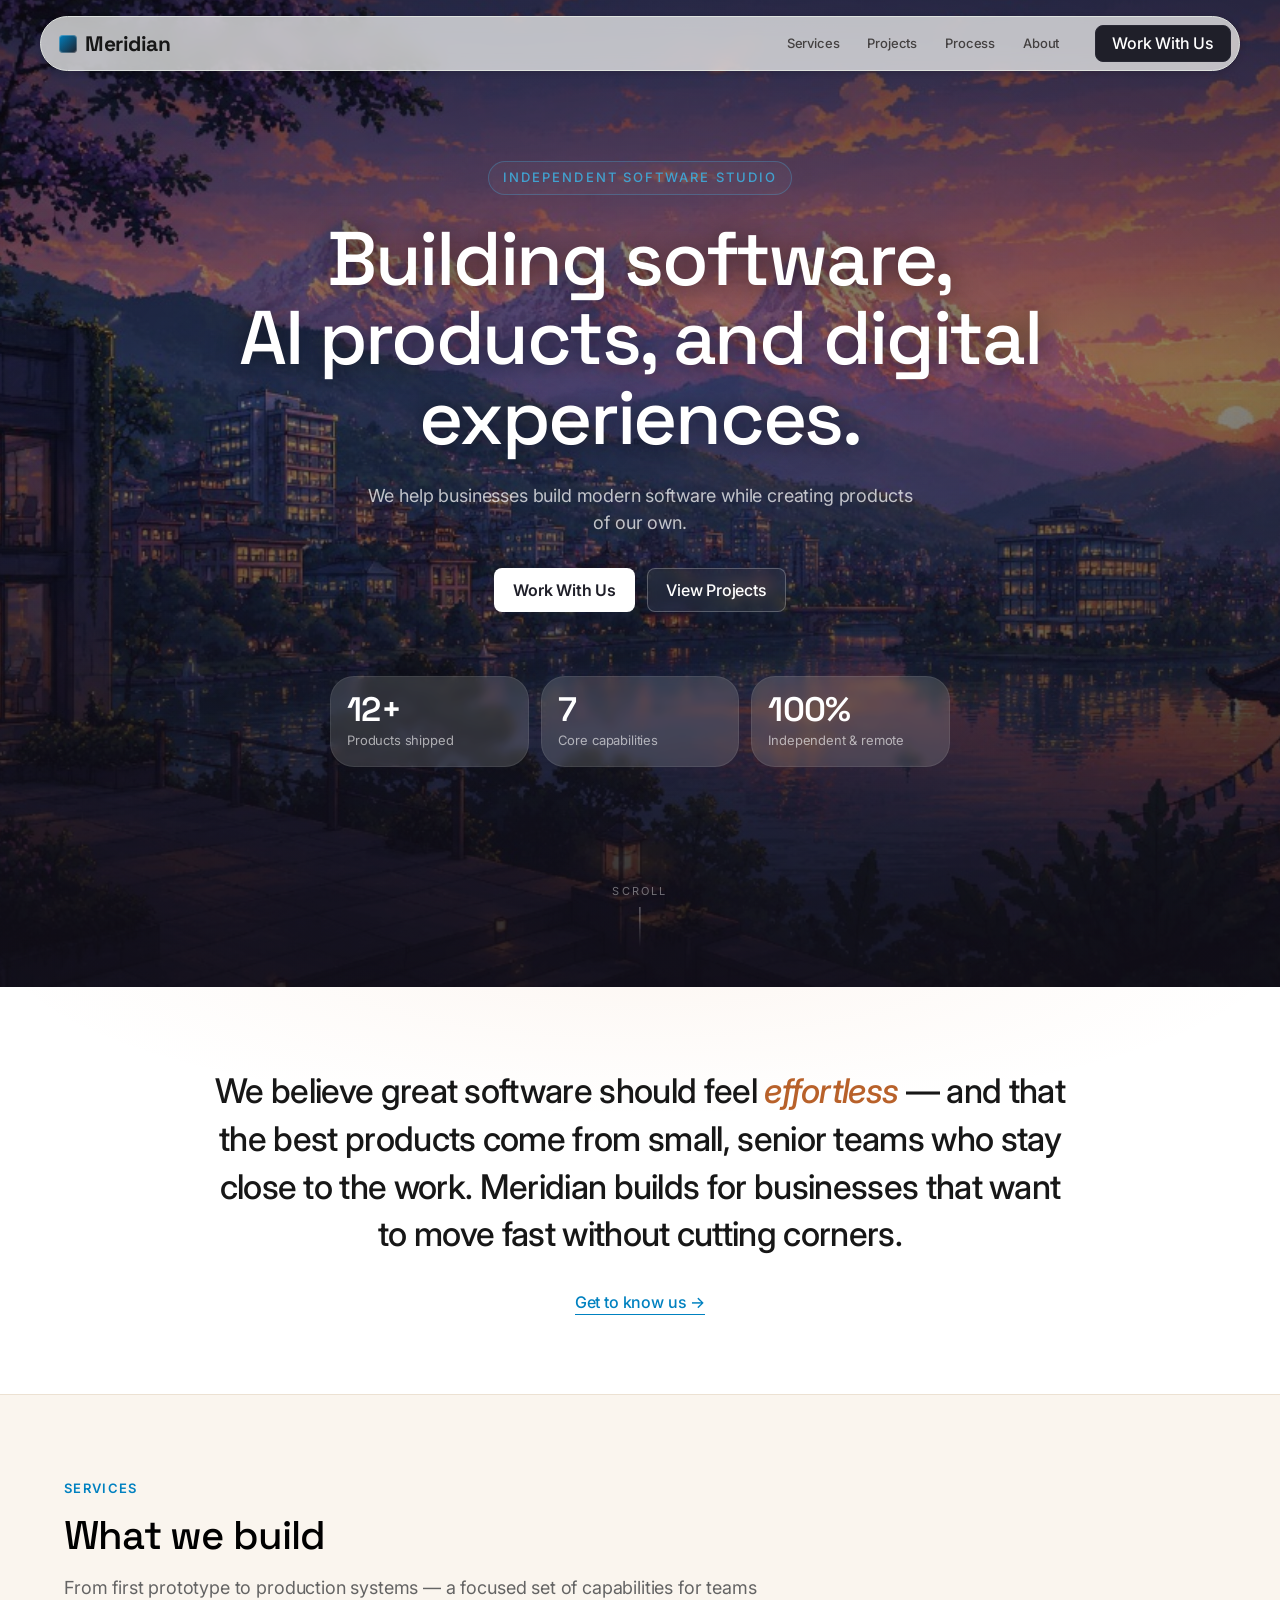
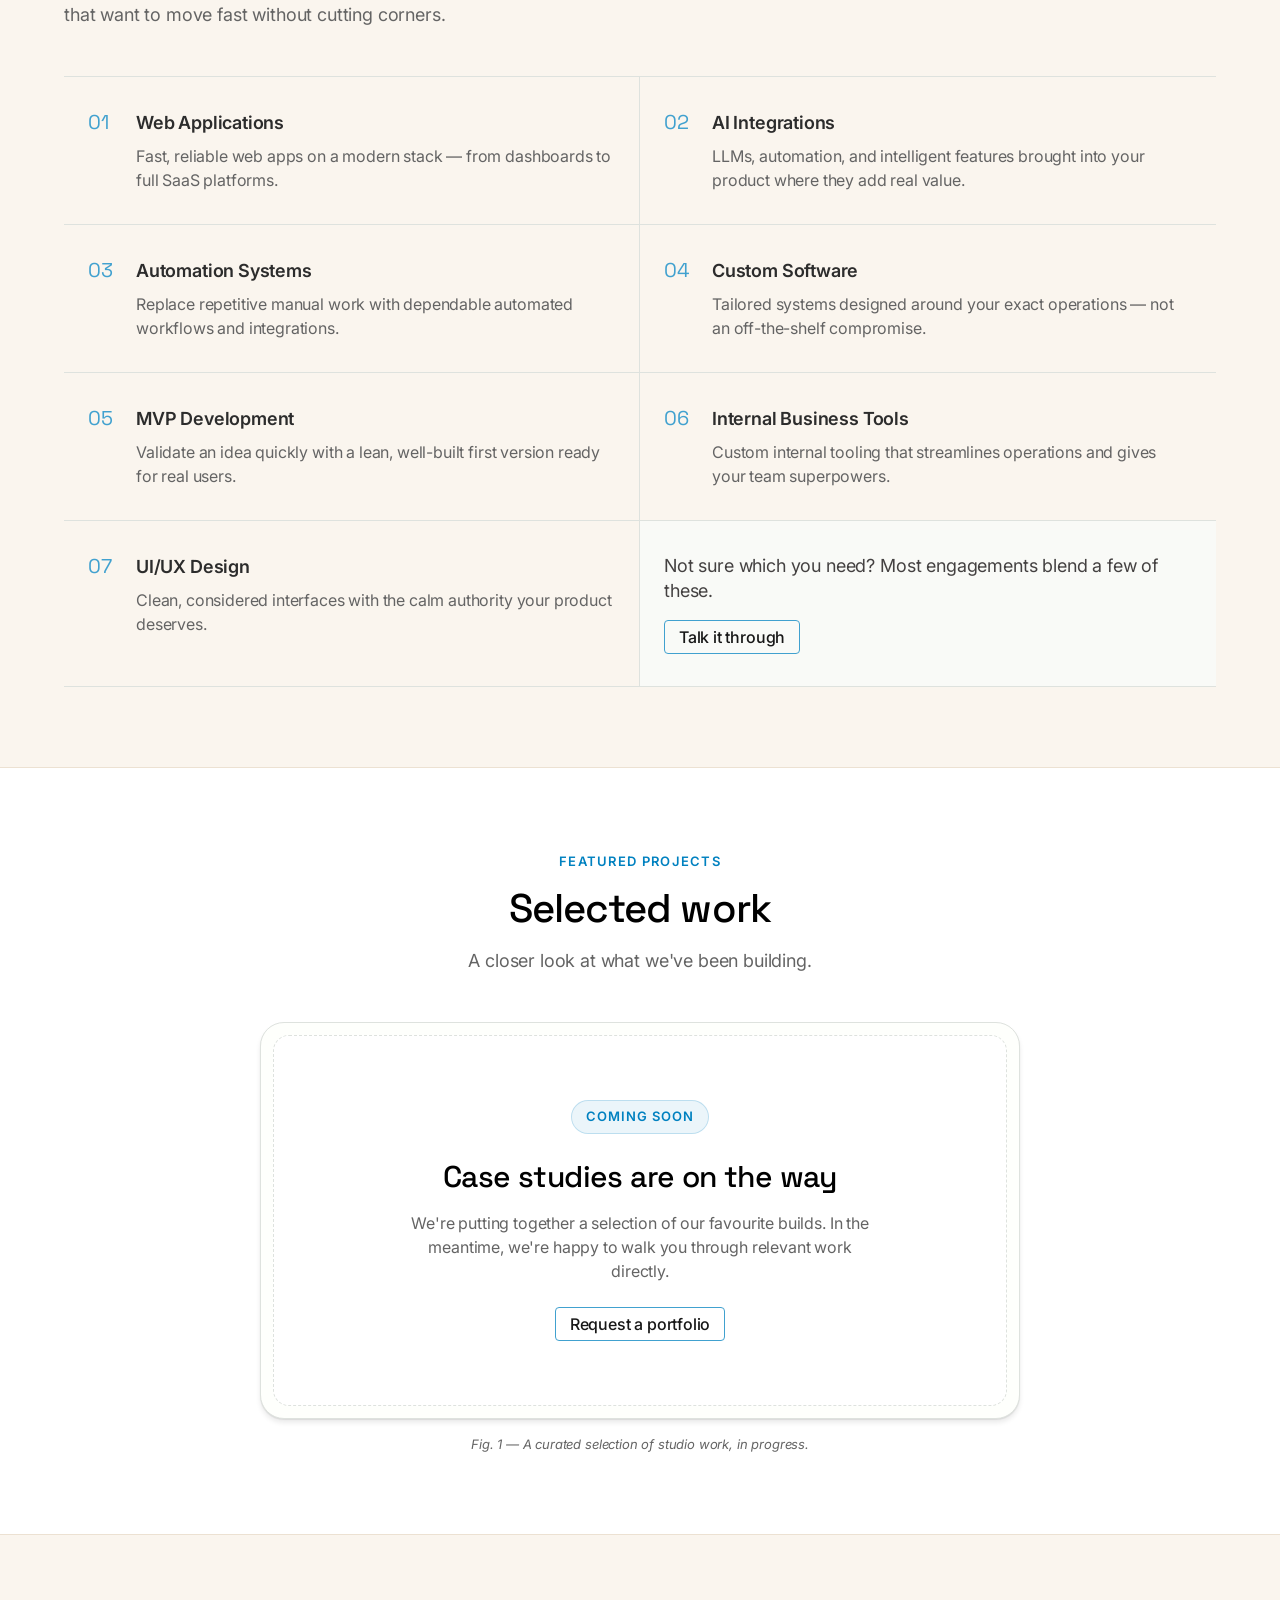
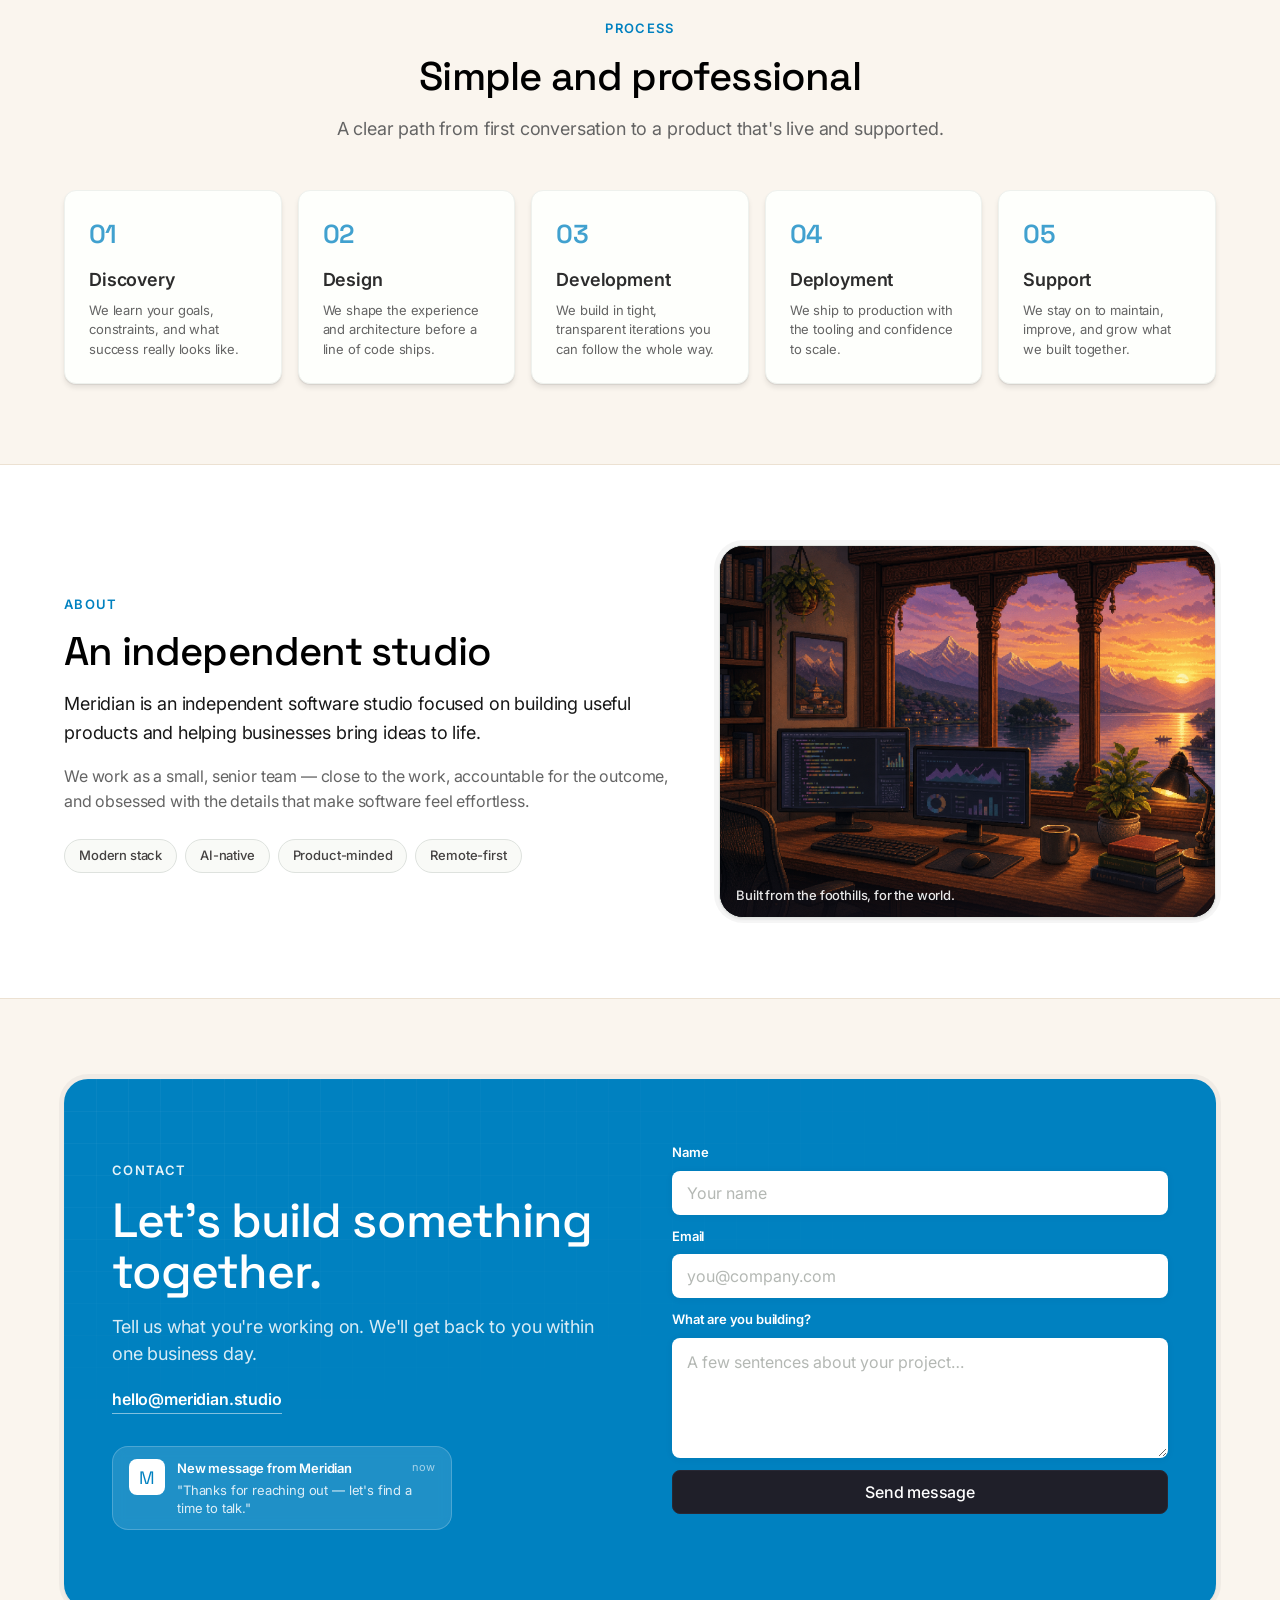
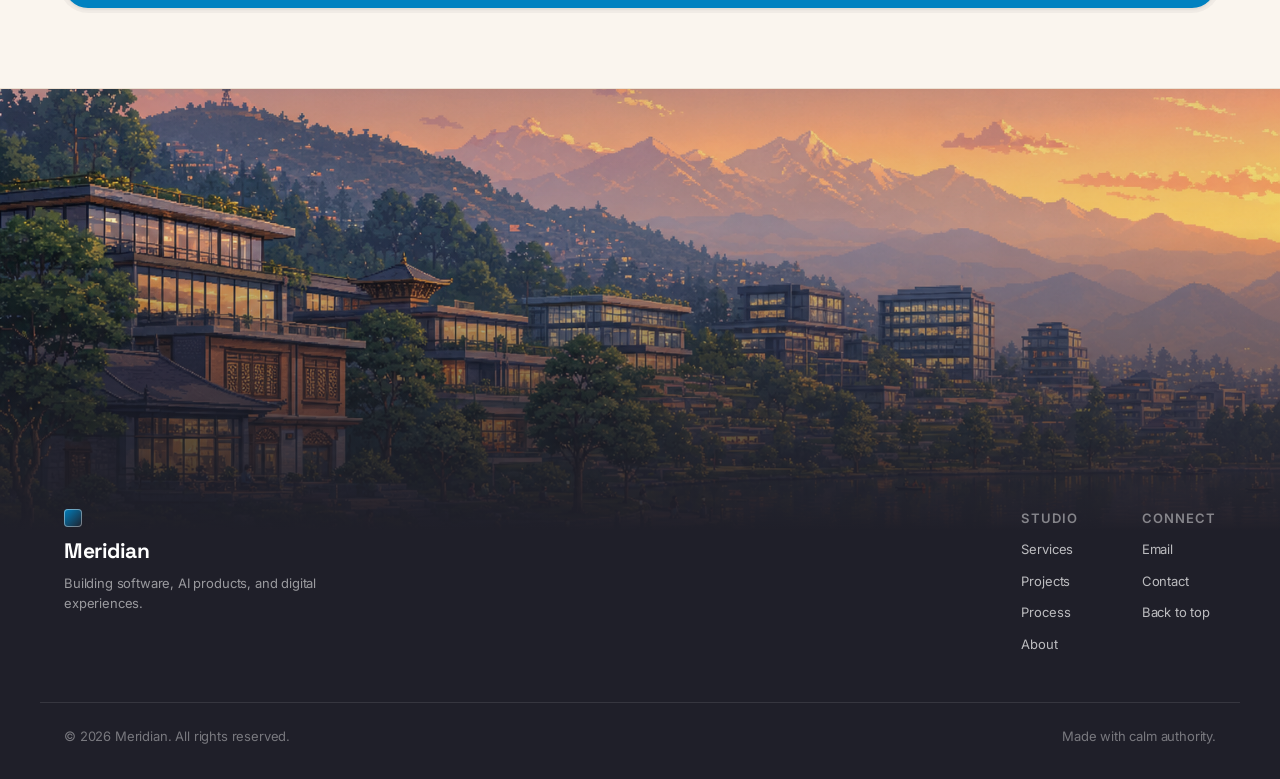
==== index.html @ af076ba4 "Initial website" ====
<!DOCTYPE html>
<html lang="en">
<head>
  <meta charset="UTF-8" />
  <meta name="viewport" content="width=device-width, initial-scale=1.0" />
  <title>Meridian — Software Studio</title>
  <meta name="description" content="Meridian is an independent software studio building modern software, AI products, and digital experiences." />

  <link rel="preconnect" href="https://fonts.googleapis.com" />
  <link rel="preconnect" href="https://fonts.gstatic.com" crossorigin />
  <link href="https://fonts.googleapis.com/css2?family=Inter:wght@400;500;600;700&family=Space+Grotesk:wght@400;500;600;700&display=swap" rel="stylesheet" />

  <link rel="stylesheet" href="styles.css" />
</head>
<body>
  <!-- ============ NAV ============ -->
  <header class="nav-wrap" id="top">
    <nav class="nav" aria-label="Primary">
      <a href="#top" class="nav__brand" aria-label="Meridian home">
        <span class="nav__mark" aria-hidden="true"></span>
        <span class="nav__brand-name">Meridian</span>
      </a>

      <ul class="nav__links">
        <li><a href="#services" class="nav__link">Services</a></li>
        <li><a href="#projects" class="nav__link">Projects</a></li>
        <li><a href="#process" class="nav__link">Process</a></li>
        <li><a href="#about" class="nav__link">About</a></li>
      </ul>

      <div class="nav__actions">
        <a href="#contact" class="btn btn--dark">Work With Us</a>
      </div>

      <button class="nav__toggle" id="navToggle" aria-label="Toggle menu" aria-expanded="false">
        <span></span><span></span>
      </button>
    </nav>

    <div class="nav__mobile" id="navMobile" hidden>
      <a href="#services" class="nav__mobile-link">Services</a>
      <a href="#projects" class="nav__mobile-link">Projects</a>
      <a href="#process" class="nav__mobile-link">Process</a>
      <a href="#about" class="nav__mobile-link">About</a>
      <a href="#contact" class="btn btn--dark nav__mobile-cta">Work With Us</a>
    </div>
  </header>

  <main>
    <!-- ============ HERO ============ -->
    <section class="hero">
      <div class="hero__sky" aria-hidden="true">
        <div class="hero__art"></div>
        <div class="hero__overlay"></div>
      </div>

      <div class="hero__inner">
        <span class="hero__eyebrow">Independent Software Studio</span>
        <h1 class="hero__title">Building software, AI&nbsp;products, and digital experiences.</h1>
        <p class="hero__sub">We help businesses build modern software while creating products of our own.</p>

        <div class="hero__cta">
          <a href="#contact" class="btn btn--light btn--lg">Work With Us</a>
          <a href="#projects" class="btn btn--ghost-light btn--lg">View Projects</a>
        </div>

        <div class="hero__cards">
          <div class="hero-card">
            <span class="hero-card__num">12+</span>
            <span class="hero-card__label">Products shipped</span>
          </div>
          <div class="hero-card">
            <span class="hero-card__num">7</span>
            <span class="hero-card__label">Core capabilities</span>
          </div>
          <div class="hero-card">
            <span class="hero-card__num">100%</span>
            <span class="hero-card__label">Independent &amp; remote</span>
          </div>
        </div>
      </div>

      <div class="hero__scroll" aria-hidden="true">
        <span>Scroll</span>
        <span class="hero__scroll-line"></span>
      </div>
    </section>

    <!-- ============ VISION (editorial statement) ============ -->
    <section class="vision">
      <div class="container">
        <p class="vision__lead">
          We believe great software should feel <em>effortless</em> — and that the
          best products come from small, senior teams who stay close to the work.
          Meridian builds for businesses that want to move fast without cutting corners.
        </p>
        <a href="#about" class="link-underline">Get to know us &rarr;</a>
      </div>
    </section>

    <!-- ============ SERVICES ============ -->
    <section class="section section--alt" id="services">
      <div class="container">
        <div class="section__head section__head--left">
          <span class="eyebrow">Services</span>
          <h2 class="section__title">What we build</h2>
          <p class="section__lead">From first prototype to production systems — a focused set of capabilities for teams that want to move fast without cutting corners.</p>
        </div>

        <div class="services">
          <article class="service">
            <span class="service__index">01</span>
            <div class="service__text">
              <h3 class="service__title">Web Applications</h3>
              <p class="service__body">Fast, reliable web apps on a modern stack — from dashboards to full SaaS platforms.</p>
            </div>
          </article>
          <article class="service">
            <span class="service__index">02</span>
            <div class="service__text">
              <h3 class="service__title">AI Integrations</h3>
              <p class="service__body">LLMs, automation, and intelligent features brought into your product where they add real value.</p>
            </div>
          </article>
          <article class="service">
            <span class="service__index">03</span>
            <div class="service__text">
              <h3 class="service__title">Automation Systems</h3>
              <p class="service__body">Replace repetitive manual work with dependable automated workflows and integrations.</p>
            </div>
          </article>
          <article class="service">
            <span class="service__index">04</span>
            <div class="service__text">
              <h3 class="service__title">Custom Software</h3>
              <p class="service__body">Tailored systems designed around your exact operations — not an off-the-shelf compromise.</p>
            </div>
          </article>
          <article class="service">
            <span class="service__index">05</span>
            <div class="service__text">
              <h3 class="service__title">MVP Development</h3>
              <p class="service__body">Validate an idea quickly with a lean, well-built first version ready for real users.</p>
            </div>
          </article>
          <article class="service">
            <span class="service__index">06</span>
            <div class="service__text">
              <h3 class="service__title">Internal Business Tools</h3>
              <p class="service__body">Custom internal tooling that streamlines operations and gives your team superpowers.</p>
            </div>
          </article>
          <article class="service">
            <span class="service__index">07</span>
            <div class="service__text">
              <h3 class="service__title">UI/UX Design</h3>
              <p class="service__body">Clean, considered interfaces with the calm authority your product deserves.</p>
            </div>
          </article>
          <article class="service service--note">
            <div class="service__text">
              <p class="service__note">Not sure which you need? Most engagements blend a few of these.</p>
              <a href="#contact" class="btn btn--outline">Talk it through</a>
            </div>
          </article>
        </div>
      </div>
    </section>

    <!-- ============ FEATURED PROJECTS ============ -->
    <section class="section" id="projects">
      <div class="container">
        <div class="section__head">
          <span class="eyebrow">Featured Projects</span>
          <h2 class="section__title">Selected work</h2>
          <p class="section__lead">A closer look at what we've been building.</p>
        </div>

        <figure class="figure">
          <div class="figure__frame">
            <div class="empty-state">
              <div class="empty-state__badge">Coming soon</div>
              <h3 class="empty-state__title">Case studies are on the way</h3>
              <p class="empty-state__body">We're putting together a selection of our favourite builds. In the meantime, we're happy to walk you through relevant work directly.</p>
              <a href="#contact" class="btn btn--outline">Request a portfolio</a>
            </div>
          </div>
          <figcaption class="figure__cap">Fig. 1 — A curated selection of studio work, in progress.</figcaption>
        </figure>
      </div>
    </section>

    <!-- ============ PROCESS ============ -->
    <section class="section section--alt" id="process">
      <div class="container">
        <div class="section__head">
          <span class="eyebrow">Process</span>
          <h2 class="section__title">Simple and professional</h2>
          <p class="section__lead">A clear path from first conversation to a product that's live and supported.</p>
        </div>

        <ol class="process">
          <li class="process__step">
            <span class="process__num">01</span>
            <h3 class="process__title">Discovery</h3>
            <p class="process__body">We learn your goals, constraints, and what success really looks like.</p>
          </li>
          <li class="process__step">
            <span class="process__num">02</span>
            <h3 class="process__title">Design</h3>
            <p class="process__body">We shape the experience and architecture before a line of code ships.</p>
          </li>
          <li class="process__step">
            <span class="process__num">03</span>
            <h3 class="process__title">Development</h3>
            <p class="process__body">We build in tight, transparent iterations you can follow the whole way.</p>
          </li>
          <li class="process__step">
            <span class="process__num">04</span>
            <h3 class="process__title">Deployment</h3>
            <p class="process__body">We ship to production with the tooling and confidence to scale.</p>
          </li>
          <li class="process__step">
            <span class="process__num">05</span>
            <h3 class="process__title">Support</h3>
            <p class="process__body">We stay on to maintain, improve, and grow what we built together.</p>
          </li>
        </ol>
      </div>
    </section>

    <!-- ============ ABOUT ============ -->
    <section class="section" id="about">
      <div class="container">
        <div class="about">
          <div class="about__text">
            <span class="eyebrow">About</span>
            <h2 class="section__title">An independent studio</h2>
            <p class="about__body">Meridian is an independent software studio focused on building useful products and helping businesses bring ideas to life.</p>
            <p class="about__body about__body--muted">We work as a small, senior team — close to the work, accountable for the outcome, and obsessed with the details that make software feel effortless.</p>
            <div class="about__chips">
              <span class="chip">Modern stack</span>
              <span class="chip">AI-native</span>
              <span class="chip">Product-minded</span>
              <span class="chip">Remote-first</span>
            </div>
          </div>
          <figure class="about__panel">
            <div class="about__panel-img" role="img" aria-label="Pixel-art illustration of an independent software studio overlooking a lake and the Himalayas at sunset"></div>
            <figcaption class="about__panel-cap">Built from the foothills, for the world.</figcaption>
          </figure>
        </div>
      </div>
    </section>

    <!-- ============ CONTACT / FEATURED CTA ============ -->
    <section class="section section--alt" id="contact">
      <div class="container">
        <div class="feature-card">
          <div class="feature-card__grid" aria-hidden="true"></div>

          <div class="feature-card__intro">
            <span class="eyebrow eyebrow--light">Contact</span>
            <h2 class="feature-card__title">Let's build something together.</h2>
            <p class="feature-card__sub">Tell us what you're working on. We'll get back to you within one business day.</p>
            <a href="mailto:hello@meridian.studio" class="feature-card__email">hello@meridian.studio</a>

            <div class="mock-note" aria-hidden="true">
              <div class="mock-note__icon">M</div>
              <div class="mock-note__body">
                <span class="mock-note__title">New message from Meridian</span>
                <span class="mock-note__time">now</span>
                <span class="mock-note__text">"Thanks for reaching out — let's find a time to talk."</span>
              </div>
            </div>
          </div>

          <form class="contact-form" id="contactForm" novalidate>
            <div class="field">
              <label for="name" class="field__label">Name</label>
              <input type="text" id="name" name="name" class="input" placeholder="Your name" required />
            </div>
            <div class="field">
              <label for="email" class="field__label">Email</label>
              <input type="email" id="email" name="email" class="input" placeholder="you@company.com" required />
            </div>
            <div class="field">
              <label for="message" class="field__label">What are you building?</label>
              <textarea id="message" name="message" class="input input--area" rows="4" placeholder="A few sentences about your project…" required></textarea>
            </div>
            <button type="submit" class="btn btn--dark btn--block btn--lg">Send message</button>
            <p class="contact-form__status" id="formStatus" role="status" aria-live="polite"></p>
          </form>
        </div>
      </div>
    </section>
  </main>

  <!-- ============ FOOTER ============ -->
  <footer class="footer">
    <div class="footer__art" aria-hidden="true">
      <div class="footer__art-img"></div>
      <div class="footer__art-fade"></div>
    </div>
    <div class="container footer__inner">
      <div class="footer__brand">
        <span class="nav__mark" aria-hidden="true"></span>
        <span class="footer__name">Meridian</span>
        <p class="footer__tag">Building software, AI products, and digital experiences.</p>
      </div>
      <nav class="footer__cols" aria-label="Footer">
        <div class="footer__col">
          <span class="footer__heading">Studio</span>
          <a href="#services">Services</a>
          <a href="#projects">Projects</a>
          <a href="#process">Process</a>
          <a href="#about">About</a>
        </div>
        <div class="footer__col">
          <span class="footer__heading">Connect</span>
          <a href="mailto:hello@meridian.studio">Email</a>
          <a href="#contact">Contact</a>
          <a href="#top">Back to top</a>
        </div>
      </nav>
    </div>
    <div class="container footer__bottom">
      <span>&copy; <span id="year"></span> Meridian. All rights reserved.</span>
      <span>Made with calm authority.</span>
    </div>
  </footer>

  <script src="script.js"></script>
</body>
</html>
---- styles.css ----
/* =========================================================
   Meridian — Architectural Night Sky
   Tokens taken directly from the provided design system.
   Headlines try 'PPMondwest' first (drop in the real file to
   use it), falling back to 'Pixelify Sans' for the retro,
   bitmap-serif character of the reference site.
   ========================================================= */

:root {
  /* Colors */
  --color-night-sky: #1f1f29;
  --color-cofounder-blue: #0081c0;
  --color-action-azure: #41a1cf;
  --color-pitch-black: #000000;
  --color-canvas-white: #ffffff;
  --color-off-white: #fefffc;
  --color-ash-gray: #f9faf7;
  --color-cool-gray: #eef1ed;
  --color-steel-gray: #dee2de;
  --color-dark-charcoal: #171717;
  --color-charcoal: #2c2c2c;
  --color-rich-black: #282834;
  --color-slate-gray: #444141;
  --color-medium-gray: #646464;
  --color-light-gray: #b4b8b4;

  /* Typography — Font Families
     Display now uses Space Grotesk — a contemporary display face with a
     subtle retro/technical character (Linear / Vercel / GIC territory),
     replacing the heavily pixelated font. */
  --font-ppmondwest: 'Space Grotesk', ui-sans-serif, system-ui, -apple-system, BlinkMacSystemFont, "Segoe UI", Roboto, sans-serif;
  --font-af: 'Inter', ui-sans-serif, system-ui, -apple-system, BlinkMacSystemFont, "Segoe UI", Roboto, sans-serif;

  /* Typography — Scale */
  --text-caption: 13px;
  --leading-caption: 1.5;
  --tracking-caption: -0.13px;
  --text-button-label: 16px;
  --leading-button-label: 1;
  --tracking-button-label: -0.19px;
  --text-subheading: 18px;
  --leading-subheading: 1.2;
  --tracking-subheading: -0.18px;
  --text-heading: 40px;
  --leading-heading: 1.1;
  --tracking-heading: -0.8px;
  --text-heading-lg: 48px;
  --leading-heading-lg: 1.1;
  --tracking-heading-lg: -0.96px;
  --text-display: 54px;
  --leading-display: 1.1;
  --tracking-display: -1.08px;

  /* Typography — Weights */
  --font-weight-regular: 400;
  --font-weight-medium: 500;
  --font-weight-semibold: 600;
  --font-weight-bold: 700;

  /* Spacing */
  --spacing-unit: 4px;
  --spacing-4: 4px;
  --spacing-8: 8px;
  --spacing-12: 12px;
  --spacing-16: 16px;
  --spacing-20: 20px;
  --spacing-24: 24px;
  --spacing-32: 32px;
  --spacing-40: 40px;
  --spacing-48: 48px;
  --spacing-64: 64px;
  --spacing-80: 80px;

  /* Layout */
  --section-gap: 32px;
  --card-padding: 16px;
  --element-gap: 8px;
  --container-max: 1200px;

  /* Border Radius */
  --radius-md: 4px;
  --radius-lg: 8px;
  --radius-xl: 12px;
  --radius-2xl: 16px;
  --radius-3xl: 24px;
  --radius-full: 50.496px;

  /* Shadows */
  --shadow-sm: rgba(0, 0, 0, 0.15) 0px 2px 6px 0px;
  --shadow-subtle: rgb(222, 226, 222) 0px 0px 0px 1px;
  --shadow-subtle-2: rgba(0, 0, 0, 0.08) 0px 1px 1px 0px, rgba(0, 0, 0, 0.08) 0px 4px 5px 0px;
  --shadow-subtle-3: rgba(0, 0, 0, 0.06) 0px 2px 2px 0px, rgba(0, 0, 0, 0) 0px 6px 6px 0px, rgba(0, 0, 0, 0.04) 0px 0px 0px 5px;
  --shadow-sm-2: rgba(0, 0, 0, 0.05) 0px 1px 8px 0px;

  /* Supplementary — warm cohesion with the sunset artwork.
     (Additive only; original tokens above are untouched.) */
  --color-sunset: #d9813f;
  --color-sunset-deep: #b8612a;
  --bg-warm: #faf5ee;
  --bg-warm-soft: #fdfbf7;
  --border-warm: #ece1d2;
}

/* ----------------------------- Reset ----------------------------- */
*, *::before, *::after { box-sizing: border-box; }
html { scroll-behavior: smooth; -webkit-text-size-adjust: 100%; }
body {
  margin: 0;
  font-family: var(--font-af);
  font-size: var(--text-button-label);
  line-height: var(--leading-caption);
  letter-spacing: -0.01em;
  color: var(--color-dark-charcoal);
  background: var(--color-canvas-white);
  -webkit-font-smoothing: antialiased;
  text-rendering: optimizeLegibility;
}
h1, h2, h3, p, ul, ol, figure, figcaption { margin: 0; }
ul, ol { padding: 0; list-style: none; }
a { color: inherit; text-decoration: none; }
img, svg { display: block; max-width: 100%; }
button { font-family: inherit; cursor: pointer; }
em { font-style: italic; color: var(--color-sunset-deep); }

.container {
  width: 100%;
  max-width: var(--container-max);
  margin: 0 auto;
  padding-inline: var(--spacing-24);
}

/* Headline helper */
.font-display {
  font-family: var(--font-ppmondwest);
  letter-spacing: -0.02em;
}

/* ----------------------------- Buttons ----------------------------- */
.btn {
  display: inline-flex;
  align-items: center;
  justify-content: center;
  gap: var(--spacing-8);
  font-size: var(--text-button-label);
  font-weight: var(--font-weight-medium);
  letter-spacing: var(--tracking-button-label);
  line-height: 1;
  border: 1px solid transparent;
  border-radius: var(--radius-md);
  transition: background-color .2s ease, border-color .2s ease, box-shadow .2s ease, color .2s ease;
  white-space: nowrap;
}

.btn--dark {
  background: var(--color-night-sky);
  color: var(--color-canvas-white);
  border-color: var(--color-rich-black);
  border-radius: var(--radius-lg);
  padding: 9px 16px 10px;
}
.btn--dark:hover { background: var(--color-rich-black); box-shadow: var(--shadow-sm); }

.btn--outline {
  background: transparent;
  color: var(--color-dark-charcoal);
  border-color: var(--color-action-azure);
  border-radius: var(--radius-md);
  padding: 8px 14px;
}
.btn--outline:hover { background: rgba(65,161,207,0.08); border-color: var(--color-cofounder-blue); }

.btn--light {
  background: var(--color-canvas-white);
  color: var(--color-night-sky);
  border-radius: var(--radius-lg);
  padding: 11px 18px;
  font-weight: var(--font-weight-semibold);
}
.btn--light:hover { background: var(--color-off-white); box-shadow: var(--shadow-sm); }

.btn--ghost-light {
  background: rgba(255,255,255,0.06);
  color: var(--color-canvas-white);
  border-color: rgba(255,255,255,0.25);
  border-radius: var(--radius-lg);
  padding: 11px 18px;
  backdrop-filter: blur(6px);
}
.btn--ghost-light:hover { border-color: var(--color-action-azure); background: rgba(255,255,255,0.12); }

.btn--lg { padding-block: 13px; }
.btn--block { width: 100%; }

/* ----------------------------- Eyebrow / labels ----------------------------- */
.eyebrow {
  display: inline-block;
  font-size: var(--text-caption);
  font-weight: var(--font-weight-semibold);
  letter-spacing: 0.1em;
  text-transform: uppercase;
  color: var(--color-cofounder-blue);
  margin-bottom: var(--spacing-16);
}
.eyebrow--light { color: rgba(255,255,255,0.9); }

.link-underline {
  font-size: var(--text-button-label);
  font-weight: var(--font-weight-medium);
  color: var(--color-cofounder-blue);
  border-bottom: 1px solid currentColor;
  padding-bottom: 2px;
  transition: opacity .2s ease;
}
.link-underline:hover { opacity: .7; }

/* ----------------------------- Nav ----------------------------- */
.nav-wrap { position: sticky; top: var(--spacing-16); z-index: 50; padding-inline: var(--spacing-16); }
.nav {
  max-width: var(--container-max);
  margin: 0 auto;
  display: flex;
  align-items: center;
  gap: var(--spacing-24);
  padding: 8px 8px 8px 18px;
  background: rgba(249,250,247,0.72);
  border: 1px solid var(--color-steel-gray);
  border-radius: var(--radius-full);
  box-shadow: var(--shadow-sm);
  backdrop-filter: blur(9px);
  -webkit-backdrop-filter: blur(9px);
}
.nav__brand { display: inline-flex; align-items: center; gap: var(--spacing-8); }
.nav__mark {
  width: 18px; height: 18px;
  border-radius: var(--radius-md);
  background: linear-gradient(135deg, var(--color-cofounder-blue), var(--color-night-sky));
  box-shadow: inset 0 0 0 1px rgba(255,255,255,0.25);
}
.nav__brand-name { font-family: var(--font-ppmondwest); font-weight: var(--font-weight-bold); font-size: 21px; letter-spacing: -0.02em; color: var(--color-dark-charcoal); }
.nav__links { display: flex; align-items: center; gap: var(--spacing-4); margin-left: auto; }
.nav__link {
  display: inline-block;
  padding: 6px 12px;
  font-size: var(--text-caption);
  font-weight: var(--font-weight-medium);
  color: var(--color-slate-gray);
  border-radius: var(--radius-lg);
  transition: background-color .2s ease, color .2s ease;
}
.nav__link:hover { background: rgba(40,40,52,0.06); color: var(--color-dark-charcoal); }
.nav__actions { display: flex; align-items: center; }
.nav__toggle { display: none; flex-direction: column; gap: 4px; background: transparent; border: 0; padding: 8px; }
.nav__toggle span { width: 20px; height: 2px; background: var(--color-dark-charcoal); border-radius: 2px; }
.nav__mobile {
  display: none; flex-direction: column; gap: var(--spacing-4);
  max-width: var(--container-max); margin: var(--spacing-8) auto 0;
  padding: var(--spacing-12);
  background: rgba(249,250,247,0.95);
  border: 1px solid var(--color-steel-gray);
  border-radius: var(--radius-2xl);
  box-shadow: var(--shadow-sm);
  backdrop-filter: blur(9px);
}
.nav__mobile-link { padding: 10px 12px; border-radius: var(--radius-lg); color: var(--color-slate-gray); font-weight: 500; }
.nav__mobile-link:hover { background: rgba(40,40,52,0.06); color: var(--color-dark-charcoal); }
.nav__mobile-cta { margin-top: var(--spacing-4); }
.nav__mobile.is-open { display: flex; }

/* ----------------------------- Hero ----------------------------- */
.hero {
  position: relative;
  margin-top: calc(-1 * (var(--spacing-16) + 58px));
  min-height: 100vh;
  display: flex;
  flex-direction: column;
  justify-content: center;
  padding: 180px var(--spacing-24) 220px;
  background: var(--color-night-sky);
  overflow: hidden;
  isolation: isolate;
}
.hero__sky { position: absolute; inset: 0; z-index: -1; overflow: hidden; }
.hero__art {
  position: absolute; inset: 0;
  background-image: url("assets/hero.png");
  background-size: cover;
  background-position: center 30%;
  image-rendering: auto;
  transform: scale(1.04);
}
/* Readability overlay — keeps the artwork visible while ensuring the
   white headline stays sharp and high-contrast. */
.hero__overlay {
  position: absolute; inset: 0;
  background:
    radial-gradient(120% 90% at 50% 42%, rgba(15,12,20,0.18), rgba(15,12,20,0.55) 80%),
    linear-gradient(180deg, rgba(15,12,20,0.45) 0%, rgba(15,12,20,0.20) 38%, rgba(20,16,25,0.78) 100%);
}

.hero__inner { position: relative; max-width: 880px; margin: 0 auto; text-align: center; }
.hero__eyebrow {
  display: inline-block;
  font-size: var(--text-caption);
  font-weight: var(--font-weight-medium);
  letter-spacing: 0.16em;
  text-transform: uppercase;
  color: var(--color-action-azure);
  padding: 6px 14px;
  border: 1px solid rgba(65,161,207,0.35);
  border-radius: var(--radius-full);
  background: rgba(255,255,255,0.04);
  margin-bottom: var(--spacing-24);
}
.hero__title {
  font-family: var(--font-ppmondwest);
  font-weight: var(--font-weight-medium);
  font-size: clamp(40px, 7vw, 76px);
  line-height: 1.05;
  letter-spacing: -0.03em;
  color: var(--color-canvas-white);
  margin-bottom: var(--spacing-24);
  text-shadow: 0 2px 24px rgba(0,0,0,0.55);
}
.hero__sub {
  font-size: var(--text-subheading);
  font-weight: var(--font-weight-regular);
  line-height: 1.5;
  color: rgba(255,255,255,0.72);
  max-width: 560px;
  margin: 0 auto var(--spacing-32);
}
.hero__cta { display: flex; flex-wrap: wrap; gap: var(--spacing-12); justify-content: center; margin-bottom: var(--spacing-64); }
.hero__cards { display: grid; grid-template-columns: repeat(3, 1fr); gap: var(--spacing-12); max-width: 620px; margin: 0 auto; }
.hero-card {
  display: flex; flex-direction: column; gap: var(--spacing-4);
  padding: var(--card-padding);
  background: rgba(222,226,222,0.16);
  border: 1px solid rgba(255,255,255,0.08);
  border-radius: var(--radius-3xl);
  text-align: left;
  backdrop-filter: blur(4px);
}
.hero-card__num { font-family: var(--font-ppmondwest); font-weight: var(--font-weight-semibold); font-size: 34px; line-height: 1; letter-spacing: -0.02em; color: var(--color-canvas-white); }
.hero-card__label { font-size: var(--text-caption); color: rgba(255,255,255,0.6); }

.hero__scroll {
  position: absolute; bottom: 40px; left: 50%; transform: translateX(-50%);
  display: flex; flex-direction: column; align-items: center; gap: 8px;
  font-size: 11px; letter-spacing: 0.2em; text-transform: uppercase; color: rgba(255,255,255,0.4);
}
.hero__scroll-line { width: 1px; height: 40px; background: linear-gradient(rgba(255,255,255,0.5), transparent); }

/* ----------------------------- Vision (editorial) ----------------------------- */
.vision {
  padding-block: var(--spacing-80);
  background: radial-gradient(85% 70% at 50% -10%, rgba(217,129,63,0.07), transparent 60%), var(--color-canvas-white);
  text-align: center;
}
.vision .container { max-width: 920px; }
.vision__lead {
  font-family: var(--font-af);
  font-size: clamp(24px, 3.2vw, 34px);
  font-weight: var(--font-weight-medium);
  line-height: 1.4;
  letter-spacing: -0.02em;
  color: var(--color-dark-charcoal);
  margin-bottom: var(--spacing-32);
}

/* ----------------------------- Sections ----------------------------- */
.section { padding-block: var(--spacing-80); background: var(--color-canvas-white); }
.section--alt { background: var(--bg-warm); border-block: 1px solid var(--border-warm); }
.section__head { max-width: 720px; margin: 0 auto var(--spacing-48); text-align: center; }
.section__head--left { margin-inline: 0; text-align: left; }
.section__title {
  font-family: var(--font-ppmondwest);
  font-weight: var(--font-weight-medium);
  font-size: clamp(30px, 4.5vw, var(--text-heading));
  line-height: var(--leading-heading);
  letter-spacing: var(--tracking-heading);
  color: var(--color-pitch-black);
}
.section__lead { margin-top: var(--spacing-16); font-size: var(--text-subheading); line-height: 1.5; color: var(--color-medium-gray); }

/* ----------------------------- Services (editorial list) ----------------------------- */
.services {
  display: grid;
  grid-template-columns: repeat(2, 1fr);
  gap: 0;
  border-top: 1px solid var(--color-steel-gray);
}
.service {
  display: flex;
  gap: var(--spacing-20);
  padding: var(--spacing-32) var(--spacing-24);
  border-bottom: 1px solid var(--color-steel-gray);
  transition: background-color .2s ease;
}
.service:nth-child(odd) { border-right: 1px solid var(--color-steel-gray); }
.service:hover { background: rgba(217,129,63,0.06); }
.service__index {
  font-family: var(--font-ppmondwest);
  font-size: 20px;
  color: var(--color-action-azure);
  line-height: 1.3;
  min-width: 28px;
}
.service__title { font-size: var(--text-subheading); font-weight: var(--font-weight-semibold); letter-spacing: var(--tracking-subheading); color: var(--color-charcoal); margin-bottom: var(--spacing-8); }
.service__body { font-size: var(--text-button-label); line-height: 1.5; color: var(--color-medium-gray); }
.service--note { background: var(--color-ash-gray); }
.service--note .service__text { display: flex; flex-direction: column; gap: var(--spacing-16); align-items: flex-start; }
.service__note { font-size: var(--text-subheading); color: var(--color-slate-gray); line-height: 1.4; }

/* ----------------------------- Figure (projects) ----------------------------- */
.figure { max-width: 760px; margin: 0 auto; }
.figure__frame {
  padding: var(--spacing-12);
  background: var(--color-off-white);
  border: 1px solid var(--color-steel-gray);
  border-radius: var(--radius-3xl);
  box-shadow: var(--shadow-subtle-2);
}
.figure__cap { margin-top: var(--spacing-16); text-align: center; font-size: var(--text-caption); color: var(--color-medium-gray); font-style: italic; }
.empty-state {
  text-align: center;
  padding: var(--spacing-64) var(--spacing-32);
  background: var(--color-canvas-white);
  border: 1px dashed var(--color-steel-gray);
  border-radius: var(--radius-2xl);
}
.empty-state__badge {
  display: inline-block;
  font-size: var(--text-caption);
  font-weight: var(--font-weight-semibold);
  letter-spacing: 0.08em;
  text-transform: uppercase;
  color: var(--color-cofounder-blue);
  background: rgba(0,129,192,0.08);
  border: 1px solid rgba(0,129,192,0.2);
  border-radius: var(--radius-full);
  padding: 6px 14px;
  margin-bottom: var(--spacing-20);
}
.empty-state__title { font-family: var(--font-ppmondwest); font-weight: var(--font-weight-medium); font-size: 30px; letter-spacing: -0.02em; color: var(--color-pitch-black); margin-bottom: var(--spacing-12); }
.empty-state__body { color: var(--color-medium-gray); line-height: 1.5; margin-bottom: var(--spacing-24); max-width: 460px; margin-inline: auto; }

/* ----------------------------- Process ----------------------------- */
.process { display: grid; grid-template-columns: repeat(5, 1fr); gap: var(--spacing-16); }
.process__step {
  position: relative;
  padding: var(--spacing-24);
  background: var(--color-off-white);
  border: 1px solid var(--color-cool-gray);
  border-radius: var(--radius-xl);
  box-shadow: var(--shadow-subtle-2);
}
.process__num { font-family: var(--font-ppmondwest); font-weight: var(--font-weight-semibold); font-size: 26px; color: var(--color-action-azure); letter-spacing: -0.02em; }
.process__title { margin-top: var(--spacing-12); font-size: var(--text-subheading); font-weight: var(--font-weight-semibold); color: var(--color-charcoal); }
.process__body { margin-top: var(--spacing-8); font-size: var(--text-caption); line-height: 1.5; color: var(--color-medium-gray); }

/* ----------------------------- About ----------------------------- */
.about { display: grid; grid-template-columns: 1.1fr 0.9fr; gap: var(--spacing-48); align-items: center; }
.about__body { font-size: var(--text-subheading); line-height: 1.6; color: var(--color-dark-charcoal); margin-top: var(--spacing-16); }
.about__body--muted { color: var(--color-medium-gray); font-size: var(--text-button-label); }
.about__chips { display: flex; flex-wrap: wrap; gap: var(--spacing-8); margin-top: var(--spacing-24); }
.chip { font-size: var(--text-caption); font-weight: var(--font-weight-medium); color: var(--color-slate-gray); background: var(--color-ash-gray); border: 1px solid var(--color-steel-gray); border-radius: var(--radius-full); padding: 6px 14px; }
.about__panel {
  position: relative;
  border-radius: var(--radius-3xl);
  background: var(--color-night-sky);
  box-shadow: var(--shadow-subtle-3);
  overflow: hidden;
  border: 1px solid var(--color-steel-gray);
}
.about__panel-img {
  aspect-ratio: 4 / 3;
  background-image: url("assets/about.png");
  background-size: cover;
  background-position: center;
}
.about__panel-cap {
  position: absolute; left: 0; right: 0; bottom: 0;
  padding: var(--spacing-24) var(--spacing-16) var(--spacing-12);
  font-size: var(--text-caption);
  font-weight: var(--font-weight-medium);
  color: rgba(255,255,255,0.9);
  background: linear-gradient(180deg, rgba(20,16,25,0) 0%, rgba(20,16,25,0.6) 100%);
}

/* ----------------------------- Contact / Featured card ----------------------------- */
.feature-card {
  position: relative;
  display: grid;
  grid-template-columns: 1fr 1fr;
  gap: var(--spacing-64);
  align-items: center;
  background: var(--color-cofounder-blue);
  border-radius: var(--radius-3xl);
  box-shadow: var(--shadow-subtle-3);
  padding: var(--spacing-64) var(--spacing-48);
  color: var(--color-canvas-white);
  overflow: hidden;
}
.feature-card__grid {
  position: absolute; inset: 0; pointer-events: none; opacity: 0.5;
  background-image: linear-gradient(rgba(255,255,255,0.08) 1px, transparent 1px), linear-gradient(90deg, rgba(255,255,255,0.08) 1px, transparent 1px);
  background-size: 32px 32px;
  mask-image: radial-gradient(120% 100% at 0% 0%, #000, transparent 70%);
  -webkit-mask-image: radial-gradient(120% 100% at 0% 0%, #000, transparent 70%);
}
.feature-card__intro, .contact-form { position: relative; }
.feature-card__title {
  font-family: var(--font-ppmondwest);
  font-weight: var(--font-weight-medium);
  font-size: clamp(30px, 4vw, var(--text-heading-lg));
  line-height: 1.05;
  letter-spacing: var(--tracking-heading-lg);
  margin-bottom: var(--spacing-16);
}
.feature-card__sub { font-size: var(--text-subheading); line-height: 1.5; color: rgba(255,255,255,0.85); margin-bottom: var(--spacing-20); }
.feature-card__email { display: inline-block; font-weight: var(--font-weight-semibold); border-bottom: 1px solid rgba(255,255,255,0.5); padding-bottom: 2px; }
.feature-card__email:hover { border-color: var(--color-canvas-white); }

.mock-note {
  display: flex; gap: var(--spacing-12);
  margin-top: var(--spacing-32);
  padding: var(--spacing-12) var(--spacing-16);
  background: rgba(255,255,255,0.12);
  border: 1px solid rgba(255,255,255,0.2);
  border-radius: var(--radius-2xl);
  backdrop-filter: blur(6px);
  max-width: 340px;
}
.mock-note__icon {
  flex: none; width: 36px; height: 36px;
  display: grid; place-items: center;
  background: var(--color-canvas-white); color: var(--color-cofounder-blue);
  font-family: var(--font-ppmondwest); font-size: 18px;
  border-radius: var(--radius-lg);
}
.mock-note__body { display: grid; grid-template-columns: 1fr auto; gap: 2px 8px; }
.mock-note__title { font-size: var(--text-caption); font-weight: var(--font-weight-semibold); color: #fff; }
.mock-note__time { font-size: 11px; color: rgba(255,255,255,0.6); }
.mock-note__text { grid-column: 1 / -1; font-size: var(--text-caption); color: rgba(255,255,255,0.85); line-height: 1.4; }

.contact-form { display: flex; flex-direction: column; gap: var(--spacing-12); }
.field { display: flex; flex-direction: column; gap: var(--spacing-8); }
.field__label { font-size: var(--text-caption); font-weight: var(--font-weight-semibold); color: var(--color-canvas-white); }
.input {
  width: 100%;
  font-family: inherit;
  font-size: var(--text-button-label);
  color: var(--color-dark-charcoal);
  background: var(--color-canvas-white);
  border: 1px solid transparent;
  border-radius: var(--radius-lg);
  padding: 11px 14px;
  box-shadow: var(--shadow-sm-2);
  transition: outline-color .2s ease;
  outline: 2px solid transparent;
}
.input::placeholder { color: var(--color-light-gray); }
.input:focus { outline-color: var(--color-night-sky); }
.input--area { resize: vertical; min-height: 96px; line-height: 1.5; }
.contact-form .btn--dark { background: var(--color-night-sky); }
.contact-form__status { font-size: var(--text-caption); min-height: 18px; color: #fff; }

/* ----------------------------- Footer ----------------------------- */
.footer {
  position: relative;
  background: var(--color-night-sky);
  color: rgba(255,255,255,0.7);
  padding-block: 420px var(--spacing-32);
  overflow: hidden;
  isolation: isolate;
}
/* Panoramic Nepal artwork band behind the footer content */
.footer__art { position: absolute; inset: 0; bottom: auto; height: 460px; z-index: -1; }
.footer__art-img {
  position: absolute; inset: 0;
  background-image: url("assets/footer.png");
  background-size: cover;
  background-position: center 38%;
}
/* Fade the artwork down into the Night Sky footer background + darken
   the lower band so nav and copyright stay readable. */
.footer__art-fade {
  position: absolute; inset: 0;
  background: linear-gradient(
    180deg,
    rgba(31,31,41,0.10) 0%,
    rgba(31,31,41,0.05) 30%,
    rgba(31,31,41,0.55) 64%,
    var(--color-night-sky) 96%
  );
}
.footer__inner { position: relative; }
.footer__inner { display: flex; flex-wrap: wrap; gap: var(--spacing-48); justify-content: space-between; }
.footer__brand { max-width: 300px; display: flex; flex-direction: column; gap: var(--spacing-8); }
.footer__name { font-family: var(--font-ppmondwest); font-weight: var(--font-weight-bold); font-size: 21px; color: var(--color-canvas-white); letter-spacing: -0.02em; }
.footer__tag { font-size: var(--text-caption); line-height: 1.5; color: rgba(255,255,255,0.55); }
.footer__cols { display: flex; gap: var(--spacing-64); }
.footer__col { display: flex; flex-direction: column; gap: var(--spacing-12); }
.footer__heading { font-size: var(--text-caption); font-weight: var(--font-weight-semibold); text-transform: uppercase; letter-spacing: 0.08em; color: rgba(255,255,255,0.45); }
.footer__col a { font-size: var(--text-caption); color: rgba(255,255,255,0.7); transition: color .2s ease; }
.footer__col a:hover { color: var(--color-action-azure); }
.footer__bottom {
  display: flex; flex-wrap: wrap; gap: var(--spacing-16); justify-content: space-between;
  margin-top: var(--spacing-48); padding-top: var(--spacing-24);
  border-top: 1px solid rgba(255,255,255,0.1);
  font-size: var(--text-caption); color: rgba(255,255,255,0.4);
}
.footer__brand .nav__mark { box-shadow: inset 0 0 0 1px rgba(255,255,255,0.4); }

/* ----------------------------- Reveal animation ----------------------------- */
.reveal { opacity: 0; transform: translateY(16px); transition: opacity .6s ease, transform .6s ease; }
.reveal.is-visible { opacity: 1; transform: none; }

/* ----------------------------- Responsive ----------------------------- */
@media (max-width: 960px) {
  .process { grid-template-columns: repeat(2, 1fr); }
  .about { grid-template-columns: 1fr; }
  .about__panel { max-width: 360px; }
  .feature-card { grid-template-columns: 1fr; gap: var(--spacing-32); padding: var(--spacing-48) var(--spacing-32); }
  .footer { padding-top: 340px; }
  .footer__art { height: 380px; }
}

@media (max-width: 720px) {
  .nav__links, .nav__actions { display: none; }
  .nav__toggle { display: flex; margin-left: auto; }
  .services { grid-template-columns: 1fr; }
  .service:nth-child(odd) { border-right: 0; }
  .process { grid-template-columns: 1fr; }
  .hero { min-height: auto; padding: 150px var(--spacing-24) 160px; }
  .hero__cards { grid-template-columns: 1fr; max-width: 320px; }
  .hero__scroll { display: none; }
  .footer__cols { gap: var(--spacing-32); }
  .footer { padding-top: 250px; }
  .footer__art { height: 290px; }
  .footer__art-img { background-position: center 42%; }
  .section, .vision { padding-block: var(--spacing-64); }
}

@media (prefers-reduced-motion: reduce) {
  html { scroll-behavior: auto; }
  .reveal { opacity: 1; transform: none; transition: none; }
}
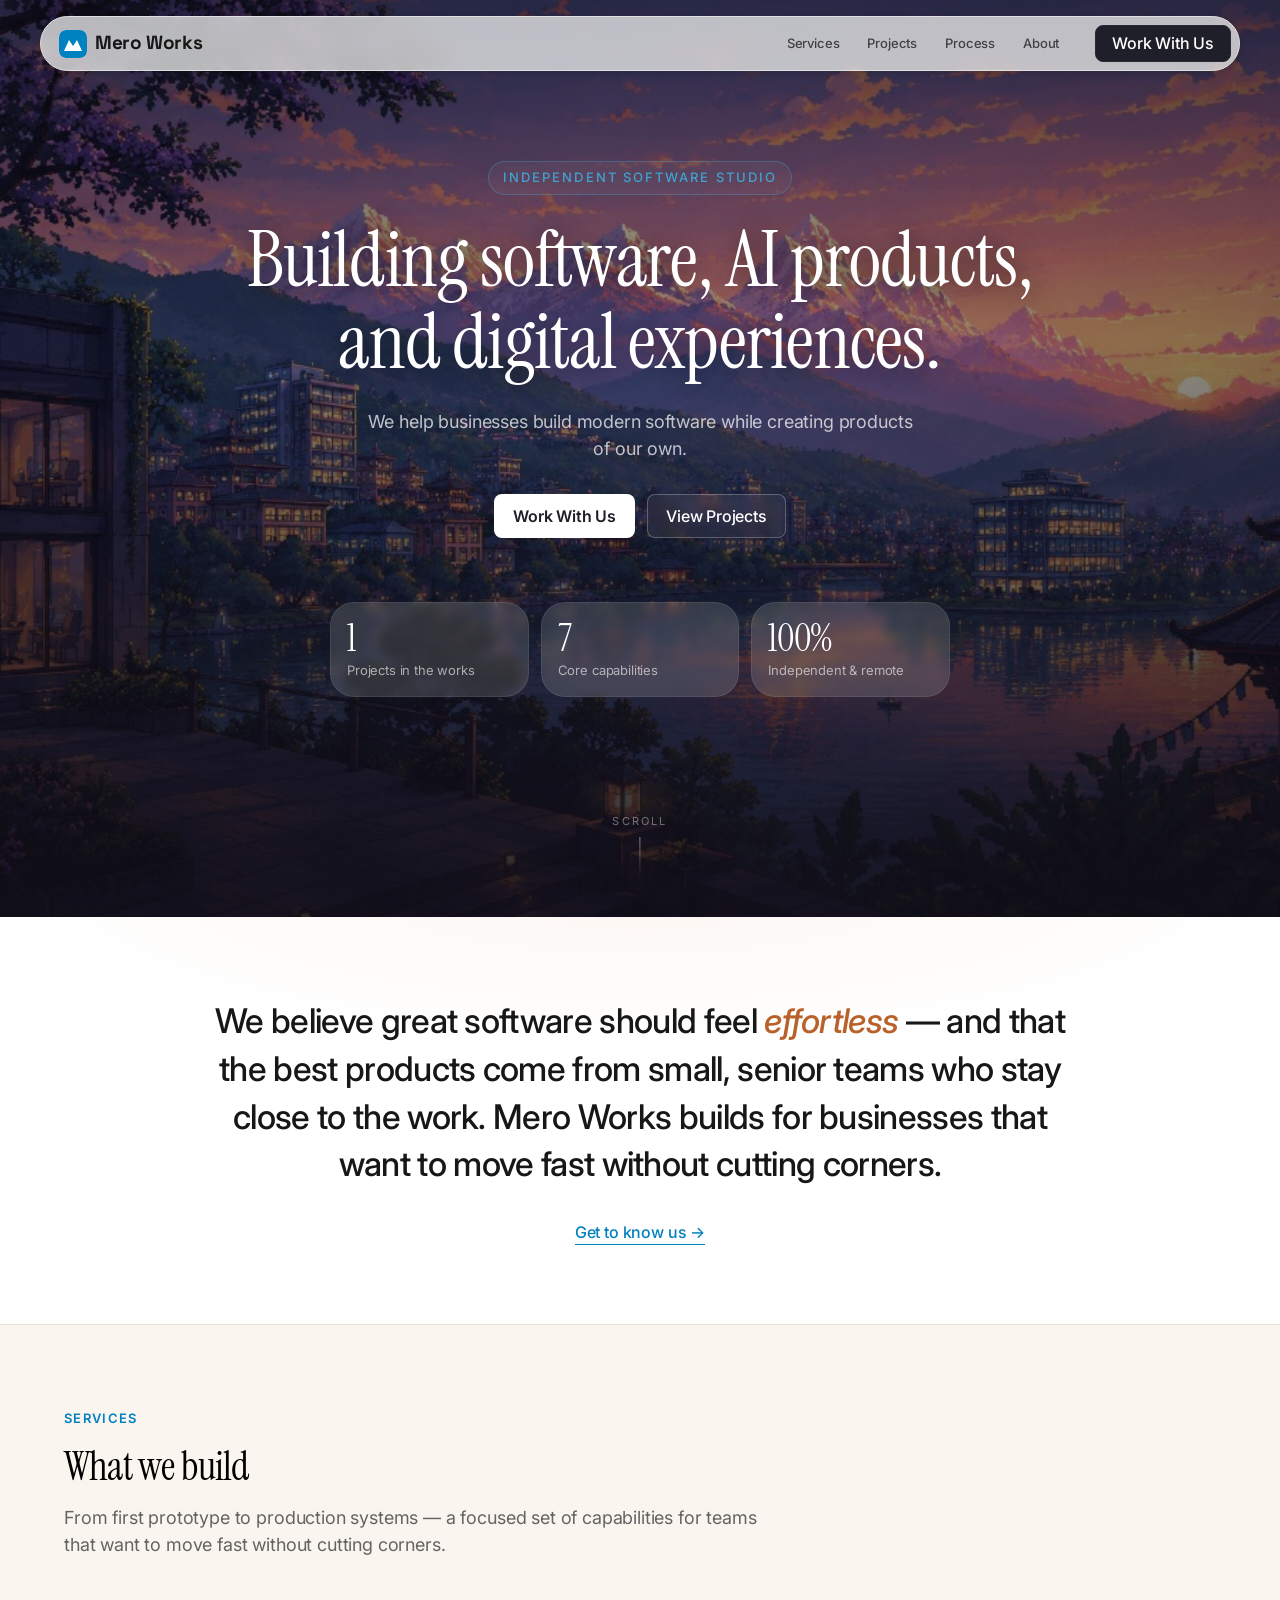
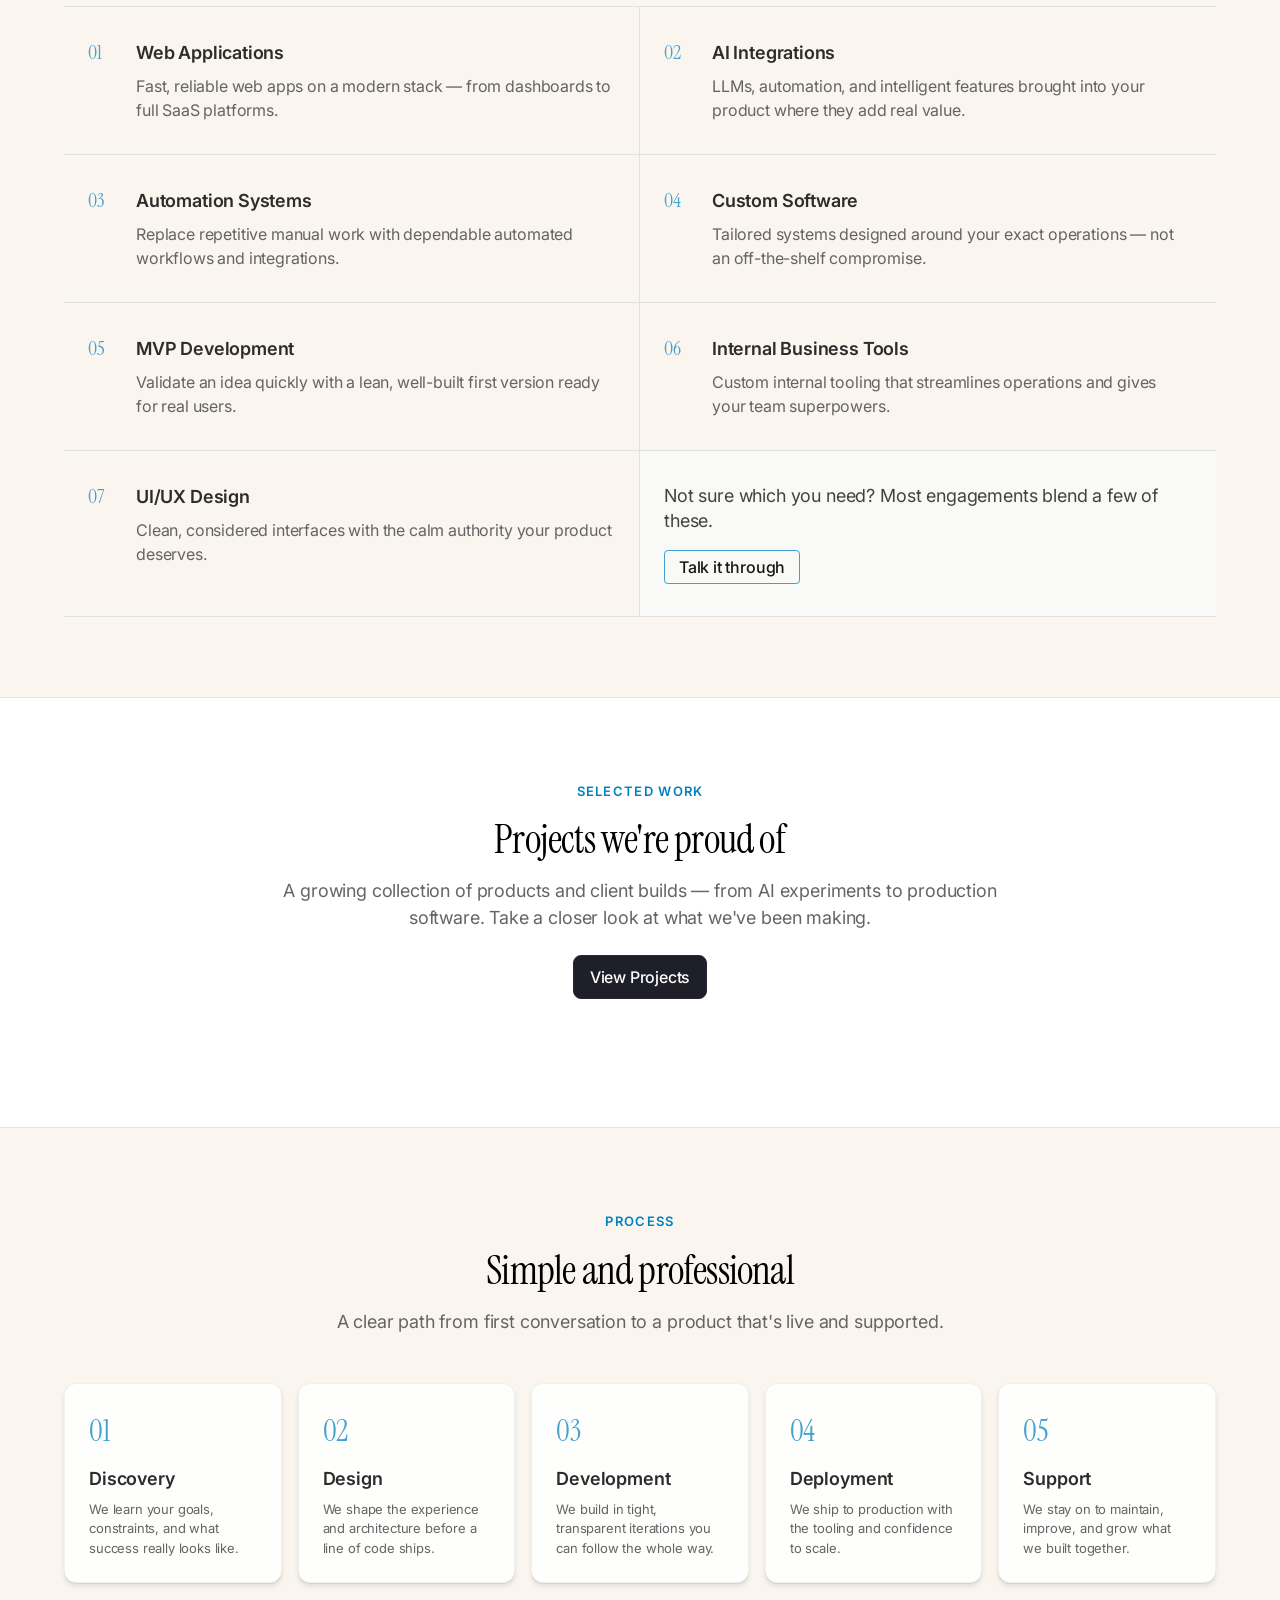
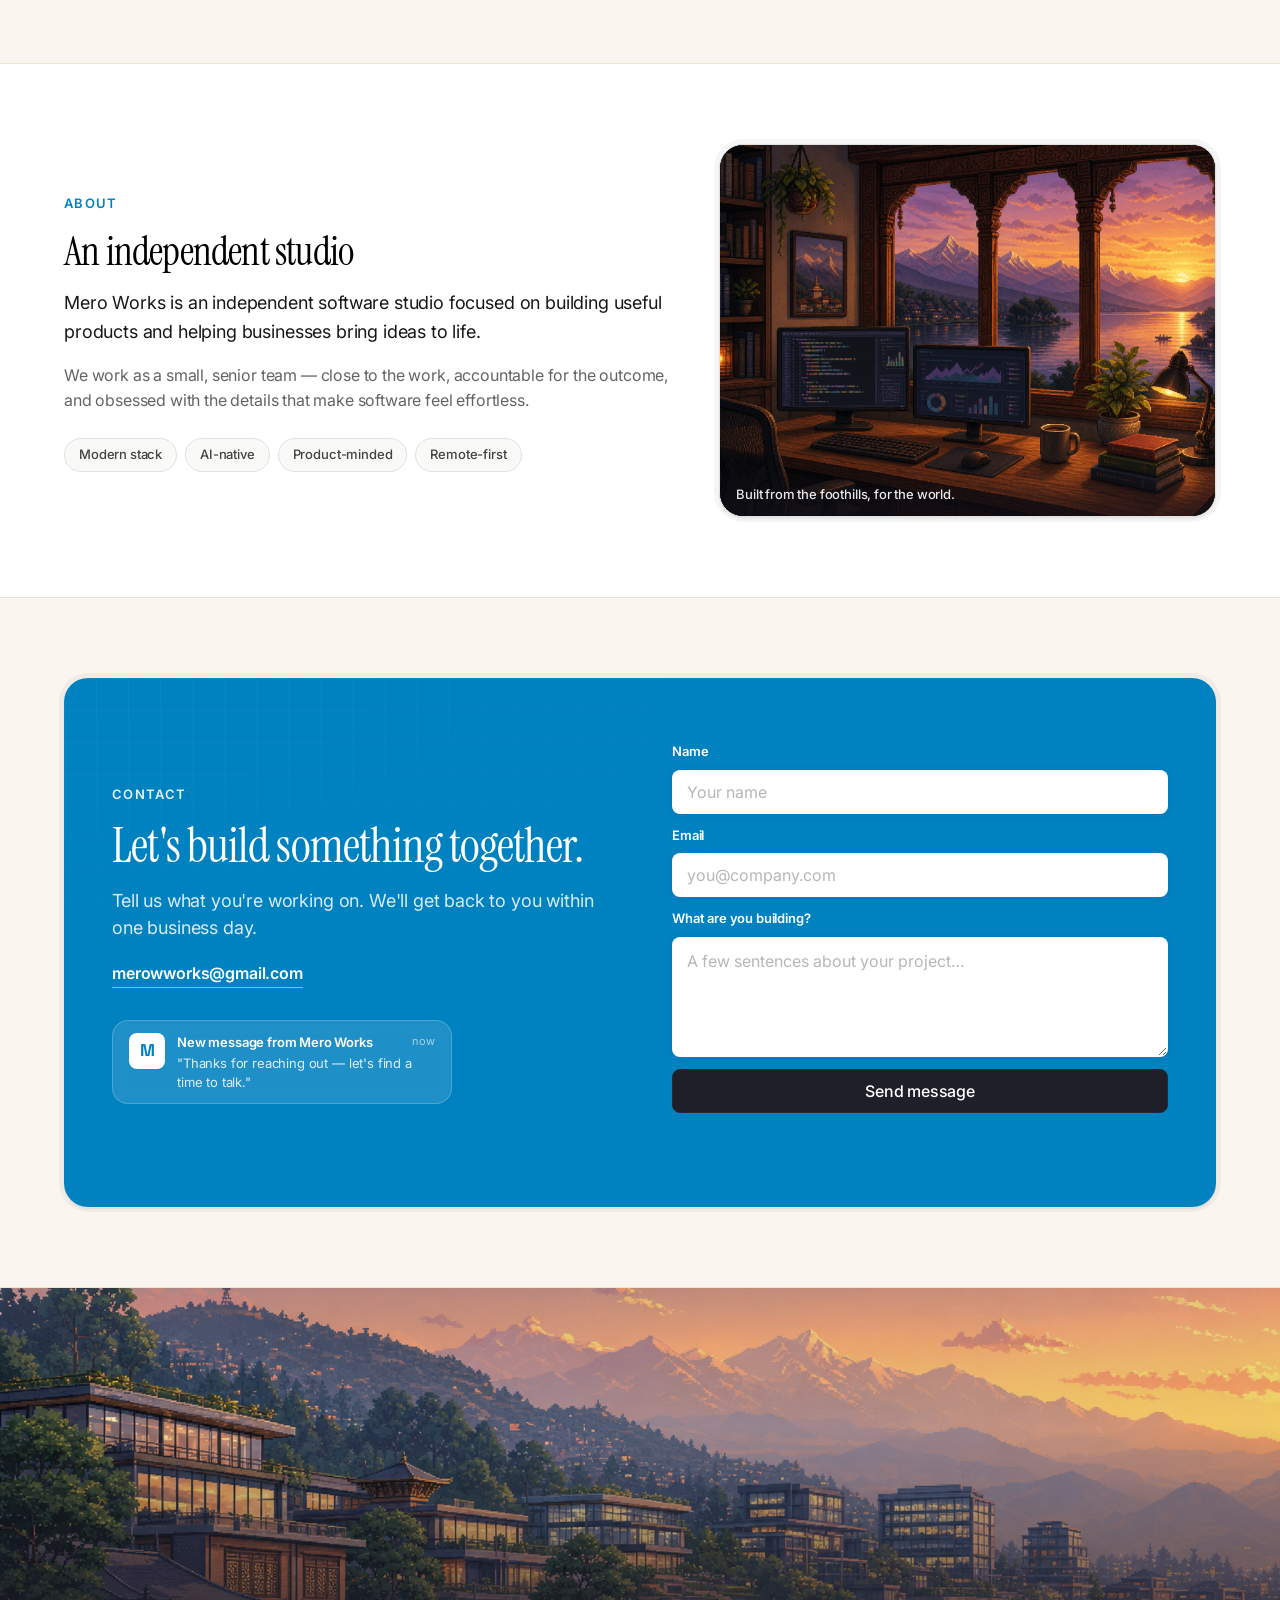
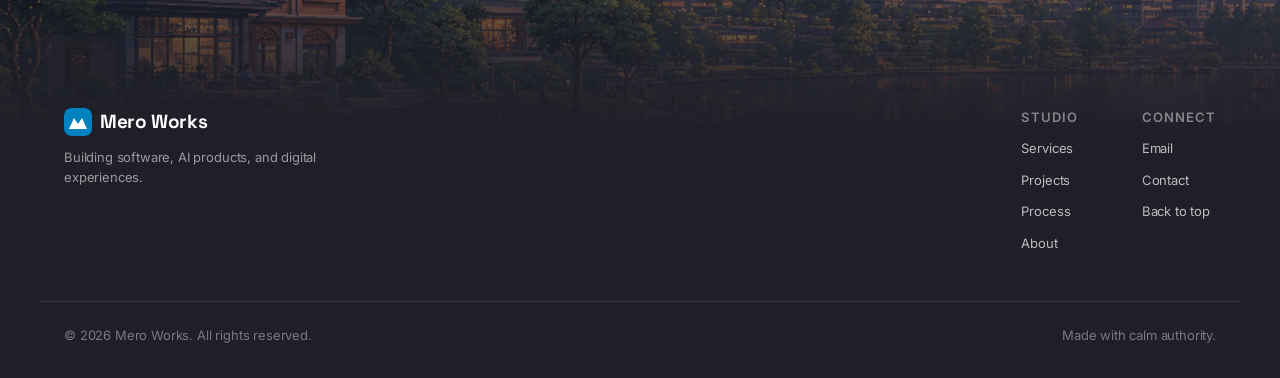
==== commit 2e41e26e: "Initial Mero Works website" ====
--- a/index.html
+++ b/index.html
@@ -3,12 +3,13 @@
 <head>
   <meta charset="UTF-8" />
   <meta name="viewport" content="width=device-width, initial-scale=1.0" />
-  <title>Meridian — Software Studio</title>
-  <meta name="description" content="Meridian is an independent software studio building modern software, AI products, and digital experiences." />
+  <title>Mero Works — Software Studio</title>
+  <meta name="description" content="Mero Works is an independent software studio building modern software, AI products, and digital experiences." />
+  <link rel="icon" type="image/svg+xml" href="assets/favicon.svg" />
 
   <link rel="preconnect" href="https://fonts.googleapis.com" />
   <link rel="preconnect" href="https://fonts.gstatic.com" crossorigin />
-  <link href="https://fonts.googleapis.com/css2?family=Inter:wght@400;500;600;700&family=Space+Grotesk:wght@400;500;600;700&display=swap" rel="stylesheet" />
+  <link href="https://fonts.googleapis.com/css2?family=Inter:wght@400;500;600;700&family=Instrument+Serif:ital@0;1&family=Space+Grotesk:wght@400;500;600;700&display=swap" rel="stylesheet" />
 
   <link rel="stylesheet" href="styles.css" />
 </head>
@@ -16,9 +17,12 @@
   <!-- ============ NAV ============ -->
   <header class="nav-wrap" id="top">
     <nav class="nav" aria-label="Primary">
-      <a href="#top" class="nav__brand" aria-label="Meridian home">
-        <span class="nav__mark" aria-hidden="true"></span>
-        <span class="nav__brand-name">Meridian</span>
+      <a href="#top" class="nav__brand" aria-label="Mero Works home">
+        <svg class="logo-mark" viewBox="0 0 28 28" fill="none" aria-hidden="true">
+          <rect width="28" height="28" rx="7" fill="#0081c0"/>
+          <path d="M5 21 L10 10 L14 16 L18 10 L23 21 Z" fill="#fff"/>
+        </svg>
+        <span class="nav__brand-name">Mero Works</span>
       </a>
 
       <ul class="nav__links">
@@ -66,8 +70,8 @@
 
         <div class="hero__cards">
           <div class="hero-card">
-            <span class="hero-card__num">12+</span>
-            <span class="hero-card__label">Products shipped</span>
+            <span class="hero-card__num" id="statProjects" data-suffix="">0</span>
+            <span class="hero-card__label">Projects in the works</span>
           </div>
           <div class="hero-card">
             <span class="hero-card__num">7</span>
@@ -92,7 +96,7 @@
         <p class="vision__lead">
           We believe great software should feel <em>effortless</em> — and that the
           best products come from small, senior teams who stay close to the work.
-          Meridian builds for businesses that want to move fast without cutting corners.
+          Mero Works builds for businesses that want to move fast without cutting corners.
         </p>
         <a href="#about" class="link-underline">Get to know us &rarr;</a>
       </div>
@@ -171,22 +175,13 @@
     <section class="section" id="projects">
       <div class="container">
         <div class="section__head">
-          <span class="eyebrow">Featured Projects</span>
-          <h2 class="section__title">Selected work</h2>
-          <p class="section__lead">A closer look at what we've been building.</p>
-        </div>
-
-        <figure class="figure">
-          <div class="figure__frame">
-            <div class="empty-state">
-              <div class="empty-state__badge">Coming soon</div>
-              <h3 class="empty-state__title">Case studies are on the way</h3>
-              <p class="empty-state__body">We're putting together a selection of our favourite builds. In the meantime, we're happy to walk you through relevant work directly.</p>
-              <a href="#contact" class="btn btn--outline">Request a portfolio</a>
-            </div>
-          </div>
-          <figcaption class="figure__cap">Fig. 1 — A curated selection of studio work, in progress.</figcaption>
-        </figure>
+          <span class="eyebrow">Selected Work</span>
+          <h2 class="section__title">Projects we're proud of</h2>
+          <p class="section__lead">A growing collection of products and client builds — from AI experiments to production software. Take a closer look at what we've been making.</p>
+          <div class="section__cta">
+            <a href="projects/index.html" class="btn btn--dark btn--lg">View Projects</a>
+          </div>
+        </div>
       </div>
     </section>
 
@@ -236,7 +231,7 @@
           <div class="about__text">
             <span class="eyebrow">About</span>
             <h2 class="section__title">An independent studio</h2>
-            <p class="about__body">Meridian is an independent software studio focused on building useful products and helping businesses bring ideas to life.</p>
+            <p class="about__body">Mero Works is an independent software studio focused on building useful products and helping businesses bring ideas to life.</p>
             <p class="about__body about__body--muted">We work as a small, senior team — close to the work, accountable for the outcome, and obsessed with the details that make software feel effortless.</p>
             <div class="about__chips">
               <span class="chip">Modern stack</span>
@@ -263,12 +258,12 @@
             <span class="eyebrow eyebrow--light">Contact</span>
             <h2 class="feature-card__title">Let's build something together.</h2>
             <p class="feature-card__sub">Tell us what you're working on. We'll get back to you within one business day.</p>
-            <a href="mailto:hello@meridian.studio" class="feature-card__email">hello@meridian.studio</a>
+            <a href="mailto:merowworks@gmail.com" class="feature-card__email">merowworks@gmail.com</a>
 
             <div class="mock-note" aria-hidden="true">
-              <div class="mock-note__icon">M</div>
-              <div class="mock-note__body">
-                <span class="mock-note__title">New message from Meridian</span>
+                <div class="mock-note__icon">M</div>
+                <div class="mock-note__body">
+                  <span class="mock-note__title">New message from Mero Works</span>
                 <span class="mock-note__time">now</span>
                 <span class="mock-note__text">"Thanks for reaching out — let's find a time to talk."</span>
               </div>
@@ -304,8 +299,13 @@
     </div>
     <div class="container footer__inner">
       <div class="footer__brand">
-        <span class="nav__mark" aria-hidden="true"></span>
-        <span class="footer__name">Meridian</span>
+        <span class="footer__brand-row">
+          <svg class="logo-mark" viewBox="0 0 28 28" fill="none" aria-hidden="true">
+            <rect width="28" height="28" rx="7" fill="#0081c0"/>
+            <path d="M5 21 L10 10 L14 16 L18 10 L23 21 Z" fill="#fff"/>
+          </svg>
+          <span class="footer__name">Mero Works</span>
+        </span>
         <p class="footer__tag">Building software, AI products, and digital experiences.</p>
       </div>
       <nav class="footer__cols" aria-label="Footer">
@@ -318,18 +318,19 @@
         </div>
         <div class="footer__col">
           <span class="footer__heading">Connect</span>
-          <a href="mailto:hello@meridian.studio">Email</a>
+          <a href="mailto:merowworks@gmail.com">Email</a>
           <a href="#contact">Contact</a>
           <a href="#top">Back to top</a>
         </div>
       </nav>
     </div>
     <div class="container footer__bottom">
-      <span>&copy; <span id="year"></span> Meridian. All rights reserved.</span>
+      <span>&copy; <span id="year"></span> Mero Works. All rights reserved.</span>
       <span>Made with calm authority.</span>
     </div>
   </footer>
 
+  <script src="projects-data.js"></script>
   <script src="script.js"></script>
 </body>
 </html>
--- a/styles.css
+++ b/styles.css
@@ -1,9 +1,8 @@
 /* =========================================================
-   Meridian — Architectural Night Sky
+   Mero Works — Architectural Night Sky
    Tokens taken directly from the provided design system.
-   Headlines try 'PPMondwest' first (drop in the real file to
-   use it), falling back to 'Pixelify Sans' for the retro,
-   bitmap-serif character of the reference site.
+   Display headings use an elegant editorial serif (Instrument
+   Serif); the wordmark uses bold Space Grotesk; body is Inter.
    ========================================================= */
 
 :root {
@@ -28,8 +27,11 @@
      Display now uses Space Grotesk — a contemporary display face with a
      subtle retro/technical character (Linear / Vercel / GIC territory),
      replacing the heavily pixelated font. */
-  --font-ppmondwest: 'Space Grotesk', ui-sans-serif, system-ui, -apple-system, BlinkMacSystemFont, "Segoe UI", Roboto, sans-serif;
+  /* Display — an elegant editorial serif (GIC / Anthropic territory). */
+  --font-ppmondwest: 'Instrument Serif', ui-serif, Georgia, 'Times New Roman', serif;
   --font-af: 'Inter', ui-sans-serif, system-ui, -apple-system, BlinkMacSystemFont, "Segoe UI", Roboto, sans-serif;
+  /* Bold grotesque used for the wordmark / logo lockup. */
+  --font-grotesk: 'Space Grotesk', ui-sans-serif, system-ui, -apple-system, BlinkMacSystemFont, "Segoe UI", Roboto, sans-serif;
 
   /* Typography — Scale */
   --text-caption: 13px;
@@ -230,13 +232,8 @@
   -webkit-backdrop-filter: blur(9px);
 }
 .nav__brand { display: inline-flex; align-items: center; gap: var(--spacing-8); }
-.nav__mark {
-  width: 18px; height: 18px;
-  border-radius: var(--radius-md);
-  background: linear-gradient(135deg, var(--color-cofounder-blue), var(--color-night-sky));
-  box-shadow: inset 0 0 0 1px rgba(255,255,255,0.25);
-}
-.nav__brand-name { font-family: var(--font-ppmondwest); font-weight: var(--font-weight-bold); font-size: 21px; letter-spacing: -0.02em; color: var(--color-dark-charcoal); }
+.logo-mark { width: 28px; height: 28px; display: block; flex: none; border-radius: 7px; }
+.nav__brand-name { font-family: var(--font-grotesk); font-weight: var(--font-weight-bold); font-size: 19px; letter-spacing: -0.02em; color: var(--color-dark-charcoal); }
 .nav__links { display: flex; align-items: center; gap: var(--spacing-4); margin-left: auto; }
 .nav__link {
   display: inline-block;
@@ -313,10 +310,10 @@
 }
 .hero__title {
   font-family: var(--font-ppmondwest);
-  font-weight: var(--font-weight-medium);
-  font-size: clamp(40px, 7vw, 76px);
-  line-height: 1.05;
-  letter-spacing: -0.03em;
+  font-weight: var(--font-weight-regular);
+  font-size: clamp(44px, 7vw, 78px);
+  line-height: 1.06;
+  letter-spacing: -0.01em;
   color: var(--color-canvas-white);
   margin-bottom: var(--spacing-24);
   text-shadow: 0 2px 24px rgba(0,0,0,0.55);
@@ -340,7 +337,7 @@
   text-align: left;
   backdrop-filter: blur(4px);
 }
-.hero-card__num { font-family: var(--font-ppmondwest); font-weight: var(--font-weight-semibold); font-size: 34px; line-height: 1; letter-spacing: -0.02em; color: var(--color-canvas-white); }
+.hero-card__num { font-family: var(--font-ppmondwest); font-weight: var(--font-weight-regular); font-size: 38px; line-height: 1; letter-spacing: -0.01em; color: var(--color-canvas-white); }
 .hero-card__label { font-size: var(--text-caption); color: rgba(255,255,255,0.6); }
 
 .hero__scroll {
@@ -454,7 +451,7 @@
   border-radius: var(--radius-xl);
   box-shadow: var(--shadow-subtle-2);
 }
-.process__num { font-family: var(--font-ppmondwest); font-weight: var(--font-weight-semibold); font-size: 26px; color: var(--color-action-azure); letter-spacing: -0.02em; }
+.process__num { font-family: var(--font-ppmondwest); font-weight: var(--font-weight-regular); font-size: 30px; color: var(--color-action-azure); letter-spacing: -0.01em; }
 .process__title { margin-top: var(--spacing-12); font-size: var(--text-subheading); font-weight: var(--font-weight-semibold); color: var(--color-charcoal); }
 .process__body { margin-top: var(--spacing-8); font-size: var(--text-caption); line-height: 1.5; color: var(--color-medium-gray); }
 
@@ -535,7 +532,7 @@
   flex: none; width: 36px; height: 36px;
   display: grid; place-items: center;
   background: var(--color-canvas-white); color: var(--color-cofounder-blue);
-  font-family: var(--font-ppmondwest); font-size: 18px;
+  font-family: var(--font-grotesk); font-weight: var(--font-weight-bold); font-size: 17px;
   border-radius: var(--radius-lg);
 }
 .mock-note__body { display: grid; grid-template-columns: 1fr auto; gap: 2px 8px; }
@@ -596,8 +593,9 @@
 }
 .footer__inner { position: relative; }
 .footer__inner { display: flex; flex-wrap: wrap; gap: var(--spacing-48); justify-content: space-between; }
-.footer__brand { max-width: 300px; display: flex; flex-direction: column; gap: var(--spacing-8); }
-.footer__name { font-family: var(--font-ppmondwest); font-weight: var(--font-weight-bold); font-size: 21px; color: var(--color-canvas-white); letter-spacing: -0.02em; }
+.footer__brand { max-width: 300px; display: flex; flex-direction: column; gap: var(--spacing-12); }
+.footer__brand-row { display: inline-flex; align-items: center; gap: var(--spacing-8); }
+.footer__name { font-family: var(--font-grotesk); font-weight: var(--font-weight-bold); font-size: 19px; color: var(--color-canvas-white); letter-spacing: -0.02em; }
 .footer__tag { font-size: var(--text-caption); line-height: 1.5; color: rgba(255,255,255,0.55); }
 .footer__cols { display: flex; gap: var(--spacing-64); }
 .footer__col { display: flex; flex-direction: column; gap: var(--spacing-12); }
@@ -610,7 +608,124 @@
   border-top: 1px solid rgba(255,255,255,0.1);
   font-size: var(--text-caption); color: rgba(255,255,255,0.4);
 }
-.footer__brand .nav__mark { box-shadow: inset 0 0 0 1px rgba(255,255,255,0.4); }
+
+/* ----------------------------- Section CTA + active nav ----------------------------- */
+.section__cta { margin-top: var(--spacing-24); }
+.nav__link--active { color: var(--color-dark-charcoal); background: rgba(40,40,52,0.06); }
+
+/* ----------------------------- Projects page header ----------------------------- */
+.page-header {
+  background: var(--color-canvas-white);
+  border-bottom: 1px solid var(--border-warm);
+  padding: 132px var(--spacing-24) var(--spacing-64);
+}
+.page-header__inner { max-width: 760px; }
+.page-header__back {
+  display: inline-block;
+  font-size: var(--text-caption);
+  font-weight: var(--font-weight-medium);
+  color: var(--color-medium-gray);
+  margin-bottom: var(--spacing-24);
+  transition: color .2s ease;
+}
+.page-header__back:hover { color: var(--color-cofounder-blue); }
+.page-header__title {
+  font-family: var(--font-ppmondwest);
+  font-weight: var(--font-weight-regular);
+  font-size: clamp(44px, 6vw, 68px);
+  line-height: 1.05;
+  letter-spacing: -0.01em;
+  color: var(--color-pitch-black);
+}
+.page-header__lead { margin-top: var(--spacing-16); font-size: var(--text-subheading); line-height: 1.5; color: var(--color-medium-gray); }
+
+/* ----------------------------- Projects grid + cards ----------------------------- */
+.projects-grid { display: grid; grid-template-columns: repeat(2, 1fr); gap: var(--spacing-24); }
+
+.project-card {
+  display: flex;
+  flex-direction: column;
+  background: var(--color-canvas-white);
+  border: 1px solid var(--color-steel-gray);
+  border-radius: var(--radius-3xl);
+  box-shadow: var(--shadow-subtle-2);
+  overflow: hidden;
+  transition: transform .2s ease, box-shadow .2s ease;
+}
+.project-card:hover { transform: translateY(-4px); box-shadow: var(--shadow-sm); }
+
+.project-card__cover {
+  position: relative;
+  aspect-ratio: 16 / 9;
+  background-image:
+    linear-gradient(rgba(255,255,255,0.05) 1px, transparent 1px),
+    linear-gradient(90deg, rgba(255,255,255,0.05) 1px, transparent 1px),
+    linear-gradient(135deg, #2a2330 0%, #4a3550 38%, #b8612a 78%, #d9813f 100%);
+  background-size: 26px 26px, 26px 26px, 100% 100%;
+  background-position: center;
+}
+.project-card__cover::before {
+  content: attr(data-monogram);
+  position: absolute; inset: 0;
+  display: grid; place-items: center;
+  font-family: var(--font-ppmondwest);
+  font-weight: var(--font-weight-regular);
+  font-size: 96px;
+  letter-spacing: 0;
+  color: rgba(255,255,255,0.16);
+  text-shadow: 0 2px 24px rgba(0,0,0,0.25);
+}
+.project-card__status {
+  position: absolute; top: var(--spacing-12); left: var(--spacing-12);
+  display: inline-flex; align-items: center; gap: 7px;
+  font-size: var(--text-caption);
+  font-weight: var(--font-weight-semibold);
+  color: #fff;
+  background: rgba(15,12,20,0.55);
+  border: 1px solid rgba(255,255,255,0.18);
+  border-radius: var(--radius-full);
+  padding: 5px 12px 5px 10px;
+  backdrop-filter: blur(6px);
+}
+.project-card__status .dot { width: 8px; height: 8px; border-radius: 50%; background: #43b581; box-shadow: 0 0 8px rgba(67,181,129,0.8); }
+.project-card__status--active .dot { animation: pulse 2s infinite ease-in-out; }
+@keyframes pulse { 0%, 100% { opacity: 1; } 50% { opacity: .4; } }
+
+.project-card__cover--img { background-image: none; background-size: cover; background-position: center; }
+.project-card__cover--img::before { display: none; }
+
+.project-card__body { display: flex; flex-direction: column; gap: var(--spacing-16); padding: var(--spacing-24); }
+.project-card__title {
+  font-family: var(--font-ppmondwest);
+  font-weight: var(--font-weight-medium);
+  font-size: 26px;
+  letter-spacing: -0.02em;
+  color: var(--color-pitch-black);
+}
+.project-card__desc { font-size: var(--text-button-label); line-height: 1.55; color: var(--color-medium-gray); }
+.project-card__stack { display: flex; flex-wrap: wrap; gap: var(--spacing-8); }
+.tag {
+  font-size: var(--text-caption);
+  font-weight: var(--font-weight-medium);
+  color: var(--color-slate-gray);
+  background: var(--color-ash-gray);
+  border: 1px solid var(--color-steel-gray);
+  border-radius: var(--radius-md);
+  padding: 4px 10px;
+}
+.project-card__actions { display: flex; flex-wrap: wrap; gap: var(--spacing-8); margin-top: var(--spacing-4); }
+.btn--disabled { opacity: .5; cursor: not-allowed; pointer-events: none; }
+
+.project-card--more { background: var(--bg-warm-soft); border-style: dashed; border-color: var(--color-steel-gray); box-shadow: none; }
+.project-card--more:hover { transform: none; box-shadow: none; }
+.project-card__more-inner { display: flex; flex-direction: column; align-items: flex-start; gap: var(--spacing-16); padding: var(--spacing-32); height: 100%; justify-content: center; }
+.project-card__more-badge {
+  font-size: var(--text-caption);
+  font-weight: var(--font-weight-semibold);
+  letter-spacing: 0.06em;
+  text-transform: uppercase;
+  color: var(--color-cofounder-blue);
+}
 
 /* ----------------------------- Reveal animation ----------------------------- */
 .reveal { opacity: 0; transform: translateY(16px); transition: opacity .6s ease, transform .6s ease; }
@@ -624,6 +739,7 @@
   .feature-card { grid-template-columns: 1fr; gap: var(--spacing-32); padding: var(--spacing-48) var(--spacing-32); }
   .footer { padding-top: 340px; }
   .footer__art { height: 380px; }
+  .projects-grid { grid-template-columns: 1fr; }
 }
 
 @media (max-width: 720px) {
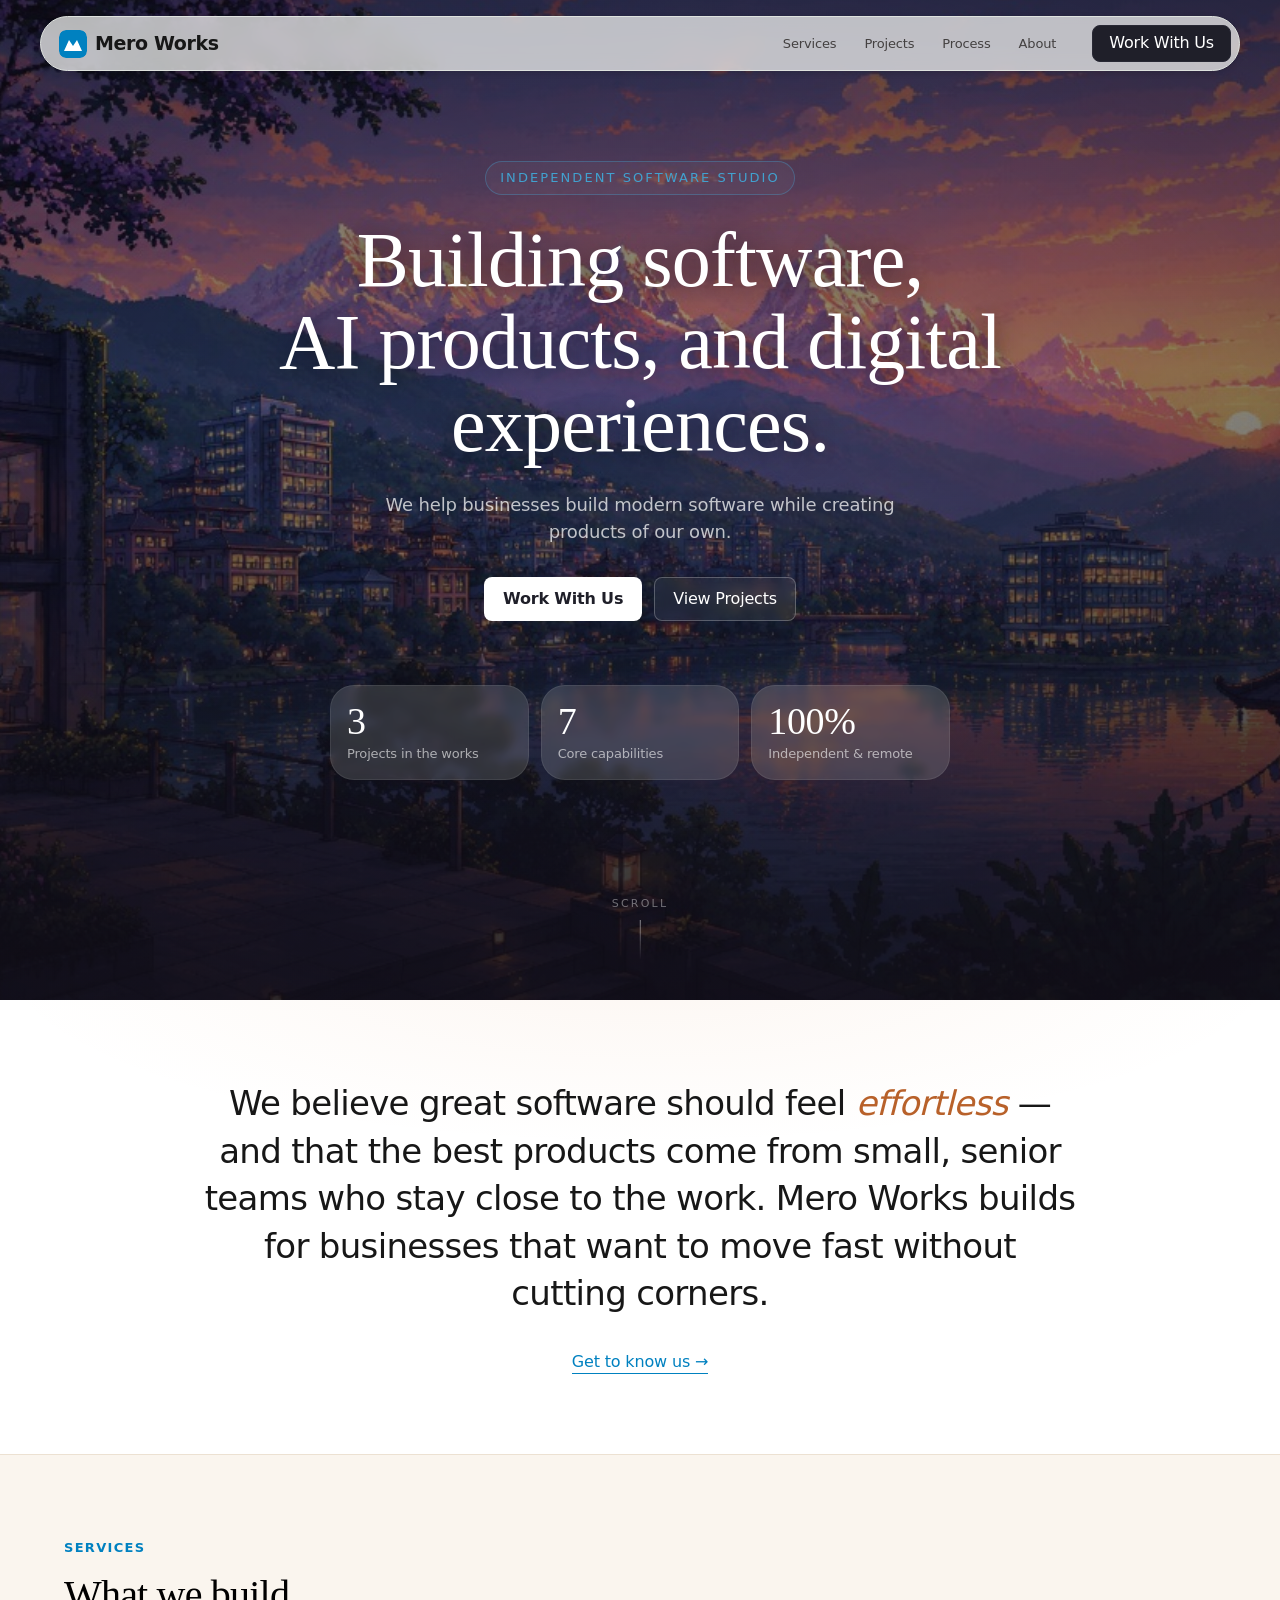
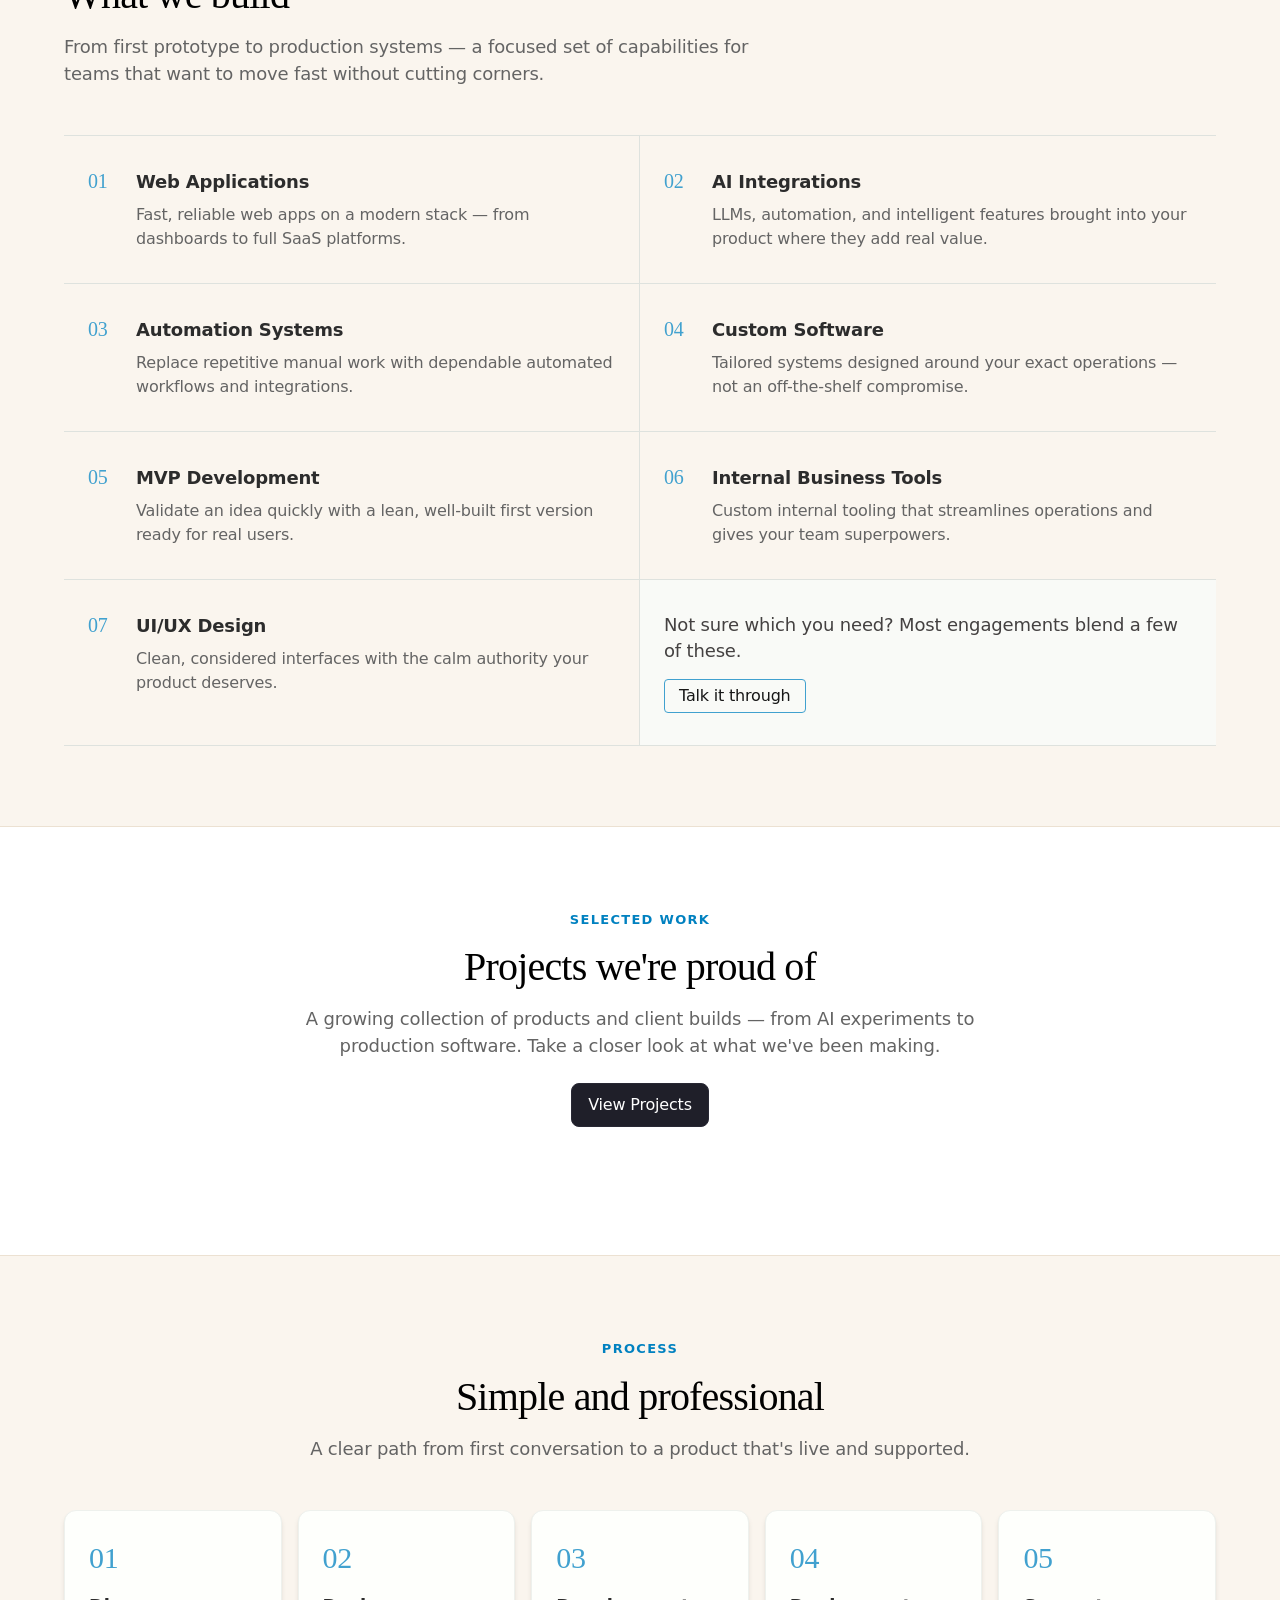
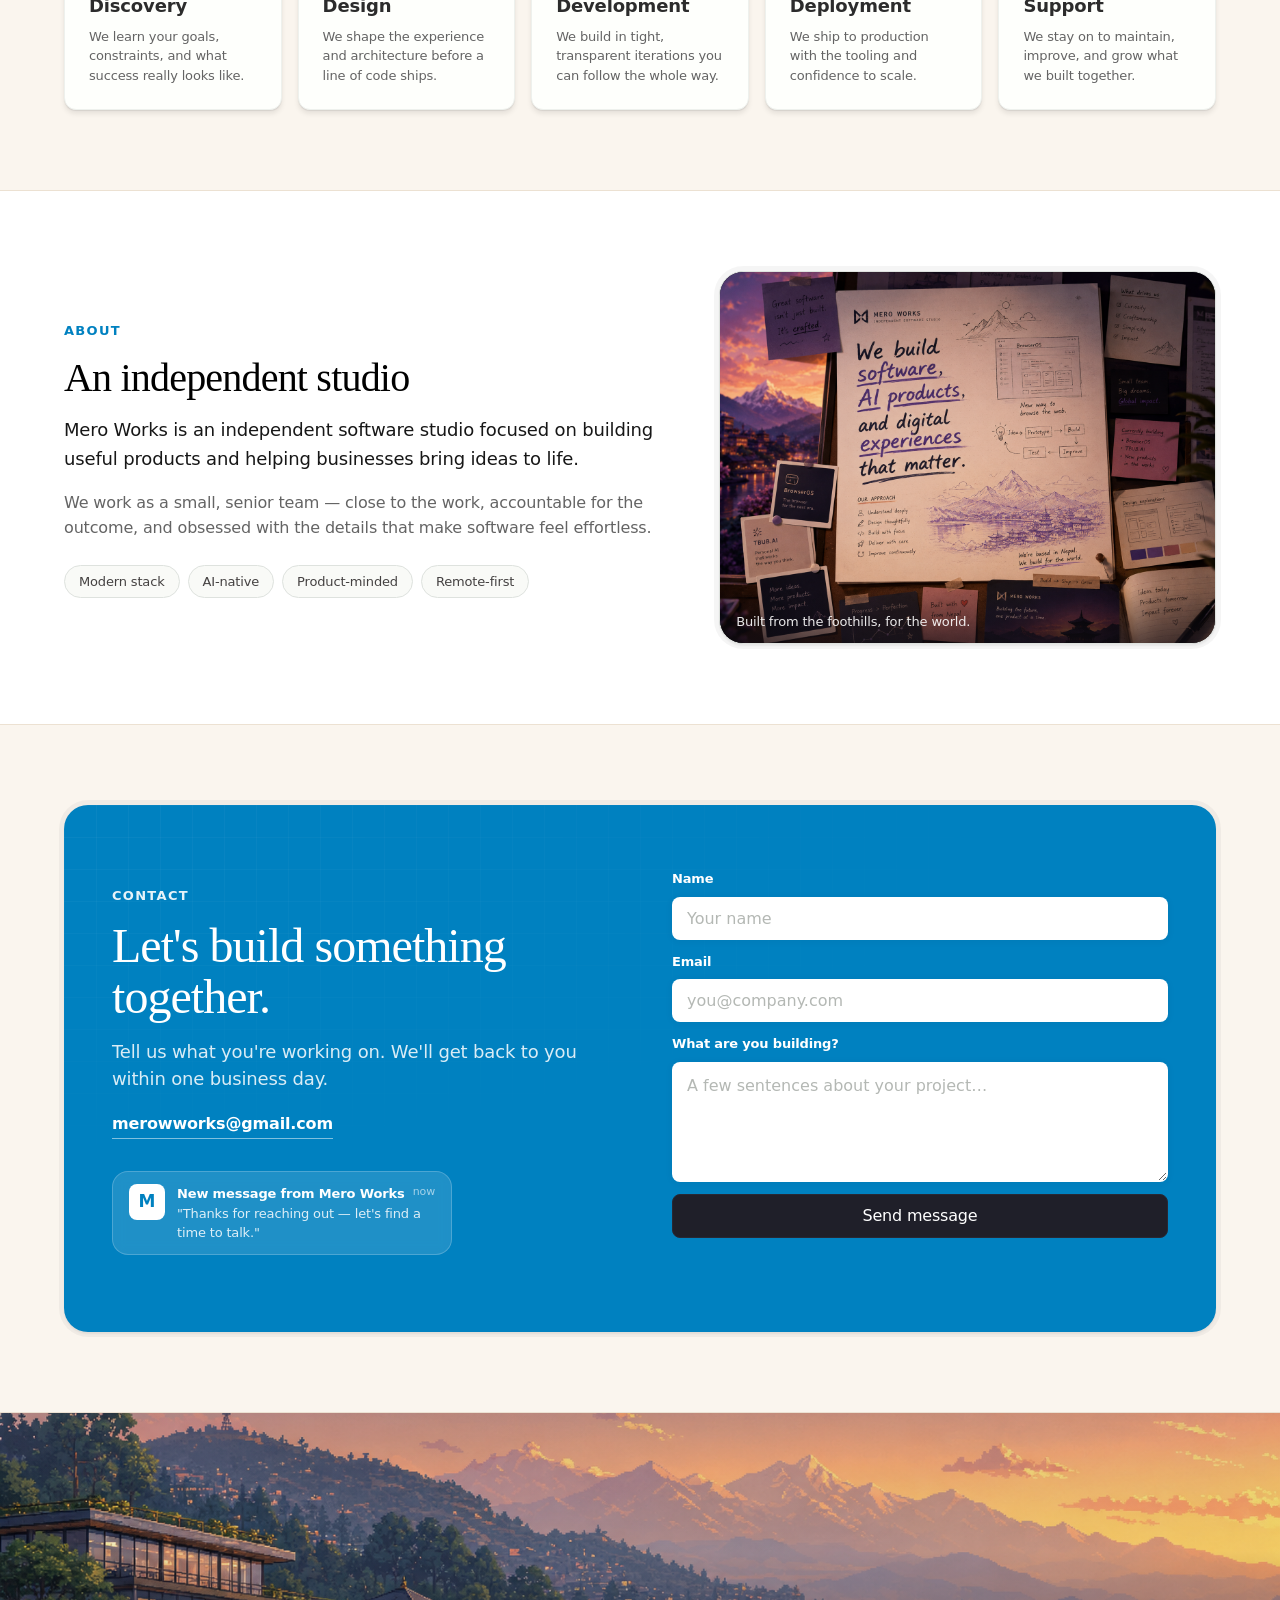
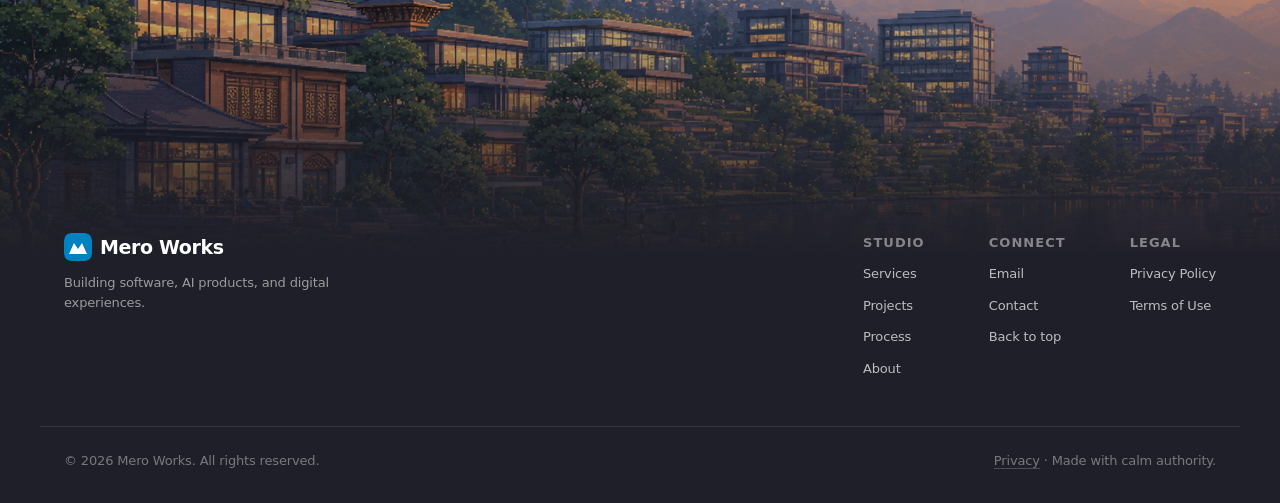
==== commit aefee1ca: "Updated website" ====
--- a/index.html
+++ b/index.html
@@ -3,10 +3,56 @@
 <head>
   <meta charset="UTF-8" />
   <meta name="viewport" content="width=device-width, initial-scale=1.0" />
+
+  <!-- ── Security ─────────────────────────────────────────────── -->
+  <!-- Blocks clickjacking, MIME-sniffing, and restricts resource origins. -->
+  <meta http-equiv="X-Content-Type-Options" content="nosniff" />
+  <meta http-equiv="X-Frame-Options" content="SAMEORIGIN" />
+  <meta http-equiv="Referrer-Policy" content="strict-origin-when-cross-origin" />
+  <meta http-equiv="Permissions-Policy" content="camera=(), microphone=(), geolocation=(), payment=()" />
+  <meta http-equiv="Content-Security-Policy" content="
+    default-src 'self';
+    script-src 'self' 'unsafe-inline';
+    style-src 'self' 'unsafe-inline' https://fonts.googleapis.com;
+    font-src 'self' https://fonts.gstatic.com;
+    img-src 'self' data:;
+    connect-src 'self' https://api.web3forms.com;
+    frame-ancestors 'none';
+  " />
+
+  <!-- ── Identity ──────────────────────────────────────────────── -->
   <title>Mero Works — Software Studio</title>
   <meta name="description" content="Mero Works is an independent software studio building modern software, AI products, and digital experiences." />
+  <link rel="canonical" href="https://meroworks.com/" />
   <link rel="icon" type="image/svg+xml" href="assets/favicon.svg" />
 
+  <!-- ── Open Graph (social sharing) ──────────────────────────── -->
+  <meta property="og:type" content="website" />
+  <meta property="og:url" content="https://meroworks.com/" />
+  <meta property="og:title" content="Mero Works — Software Studio" />
+  <meta property="og:description" content="An independent software studio building modern software, AI products, and digital experiences." />
+  <meta property="og:image" content="https://meroworks.com/assets/hero.png" />
+  <meta property="og:locale" content="en_US" />
+  <meta property="og:site_name" content="Mero Works" />
+
+  <!-- ── Twitter / X Card ─────────────────────────────────────── -->
+  <meta name="twitter:card" content="summary_large_image" />
+  <meta name="twitter:title" content="Mero Works — Software Studio" />
+  <meta name="twitter:description" content="An independent software studio building modern software, AI products, and digital experiences." />
+  <meta name="twitter:image" content="https://meroworks.com/assets/hero.png" />
+
+  <!-- ── Crawlers ──────────────────────────────────────────────── -->
+  <meta name="robots" content="index, follow, max-snippet:-1, max-image-preview:large" />
+  <meta name="author" content="Mero Works" />
+
+  <!-- ── Theme / PWA ───────────────────────────────────────────── -->
+  <meta name="theme-color" content="#1f1f29" />
+  <meta name="mobile-web-app-capable" content="yes" />
+  <meta name="apple-mobile-web-app-capable" content="yes" />
+  <meta name="apple-mobile-web-app-status-bar-style" content="black-translucent" />
+  <meta name="apple-mobile-web-app-title" content="Mero Works" />
+
+  <!-- ── Fonts ─────────────────────────────────────────────────── -->
   <link rel="preconnect" href="https://fonts.googleapis.com" />
   <link rel="preconnect" href="https://fonts.gstatic.com" crossorigin />
   <link href="https://fonts.googleapis.com/css2?family=Inter:wght@400;500;600;700&family=Instrument+Serif:ital@0;1&family=Space+Grotesk:wght@400;500;600;700&display=swap" rel="stylesheet" />
@@ -14,6 +60,7 @@
   <link rel="stylesheet" href="styles.css" />
 </head>
 <body>
+  <a class="skip-link" href="#main-content">Skip to content</a>
   <!-- ============ NAV ============ -->
   <header class="nav-wrap" id="top">
     <nav class="nav" aria-label="Primary">
@@ -50,7 +97,7 @@
     </div>
   </header>
 
-  <main>
+  <main id="main-content">
     <!-- ============ HERO ============ -->
     <section class="hero">
       <div class="hero__sky" aria-hidden="true">
@@ -271,19 +318,27 @@
           </div>
 
           <form class="contact-form" id="contactForm" novalidate>
+            <input type="hidden" name="access_key" value="7f5ac412-8a73-43b9-905a-9e5e9b177581" />
+            <input type="hidden" name="subject" value="New message from Mero Works site" />
+            <input type="hidden" name="from_name" value="Mero Works Contact Form" />
+            <input type="checkbox" name="botcheck" style="display:none" />
+
             <div class="field">
-              <label for="name" class="field__label">Name</label>
-              <input type="text" id="name" name="name" class="input" placeholder="Your name" required />
+              <label for="cf-name" class="field__label">Name</label>
+              <input type="text" id="cf-name" name="name" class="input" placeholder="Your name" required />
             </div>
             <div class="field">
-              <label for="email" class="field__label">Email</label>
-              <input type="email" id="email" name="email" class="input" placeholder="you@company.com" required />
+              <label for="cf-email" class="field__label">Email</label>
+              <input type="email" id="cf-email" name="email" class="input" placeholder="you@company.com" required />
             </div>
             <div class="field">
-              <label for="message" class="field__label">What are you building?</label>
-              <textarea id="message" name="message" class="input input--area" rows="4" placeholder="A few sentences about your project…" required></textarea>
-            </div>
-            <button type="submit" class="btn btn--dark btn--block btn--lg">Send message</button>
+              <label for="cf-message" class="field__label">What are you building?</label>
+              <textarea id="cf-message" name="message" class="input input--area" rows="4" placeholder="A few sentences about your project…" required></textarea>
+            </div>
+            <button type="submit" class="btn btn--dark btn--block btn--lg" id="cfSubmit">
+              <span class="btn-label">Send message</span>
+              <span class="btn-spinner" aria-hidden="true"></span>
+            </button>
             <p class="contact-form__status" id="formStatus" role="status" aria-live="polite"></p>
           </form>
         </div>
@@ -322,11 +377,16 @@
           <a href="#contact">Contact</a>
           <a href="#top">Back to top</a>
         </div>
+        <div class="footer__col">
+          <span class="footer__heading">Legal</span>
+          <a href="privacy.html">Privacy Policy</a>
+          <a href="privacy.html#terms">Terms of Use</a>
+        </div>
       </nav>
     </div>
     <div class="container footer__bottom">
       <span>&copy; <span id="year"></span> Mero Works. All rights reserved.</span>
-      <span>Made with calm authority.</span>
+      <span><a href="privacy.html" style="color:inherit;border-bottom:1px solid rgba(255,255,255,0.2);">Privacy</a> · Made with calm authority.</span>
     </div>
   </footer>
 
--- a/styles.css
+++ b/styles.css
@@ -560,7 +560,16 @@
 .input:focus { outline-color: var(--color-night-sky); }
 .input--area { resize: vertical; min-height: 96px; line-height: 1.5; }
 .contact-form .btn--dark { background: var(--color-night-sky); }
-.contact-form__status { font-size: var(--text-caption); min-height: 18px; color: #fff; }
+.contact-form__status { font-size: var(--text-caption); min-height: 18px; color: rgba(255,255,255,0.9); line-height: 1.5; }
+.contact-form__status--success { color: #7ee8a2; }
+.contact-form__status--error { color: #ffb3b3; }
+
+/* Submit button loading state */
+.btn-spinner { display: none; width: 16px; height: 16px; border: 2px solid rgba(255,255,255,0.35); border-top-color: #fff; border-radius: 50%; animation: spin .7s linear infinite; }
+@keyframes spin { to { transform: rotate(360deg); } }
+#cfSubmit.is-loading .btn-label { display: none; }
+#cfSubmit.is-loading .btn-spinner { display: inline-block; }
+#cfSubmit:disabled { opacity: .7; cursor: not-allowed; }
 
 /* ----------------------------- Footer ----------------------------- */
 .footer {
@@ -640,7 +649,7 @@
 .page-header__lead { margin-top: var(--spacing-16); font-size: var(--text-subheading); line-height: 1.5; color: var(--color-medium-gray); }
 
 /* ----------------------------- Projects grid + cards ----------------------------- */
-.projects-grid { display: grid; grid-template-columns: repeat(2, 1fr); gap: var(--spacing-24); }
+.projects-grid { display: grid; grid-template-columns: repeat(3, 1fr); gap: var(--spacing-24); }
 
 .project-card {
   display: flex;
@@ -689,6 +698,7 @@
 }
 .project-card__status .dot { width: 8px; height: 8px; border-radius: 50%; background: #43b581; box-shadow: 0 0 8px rgba(67,181,129,0.8); }
 .project-card__status--active .dot { animation: pulse 2s infinite ease-in-out; }
+.project-card__status--live .dot { background: var(--color-action-azure); box-shadow: 0 0 8px rgba(65,161,207,0.8); }
 @keyframes pulse { 0%, 100% { opacity: 1; } 50% { opacity: .4; } }
 
 .project-card__cover--img { background-image: none; background-size: cover; background-position: center; }
@@ -727,6 +737,50 @@
   color: var(--color-cofounder-blue);
 }
 
+/* ----------------------------- Skip link (accessibility) ----------------------------- */
+.skip-link {
+  position: fixed; top: -100px; left: var(--spacing-16); z-index: 9999;
+  background: var(--color-cofounder-blue); color: #fff;
+  padding: var(--spacing-12) var(--spacing-20);
+  border-radius: var(--radius-lg); font-weight: var(--font-weight-semibold);
+  font-size: var(--text-button-label); text-decoration: none;
+  transition: top .2s ease;
+}
+.skip-link:focus { top: var(--spacing-16); }
+
+/* ----------------------------- Focus visible ─ keyboard-only ring ────────── */
+:focus-visible {
+  outline: 2px solid var(--color-action-azure);
+  outline-offset: 3px;
+  border-radius: 3px;
+}
+:focus:not(:focus-visible) { outline: none; }
+
+/* ----------------------------- Legal page ----------------------------------- */
+.legal { max-width: 760px; margin: 0 auto; }
+.legal__section { padding-block: var(--spacing-48); }
+.legal__heading {
+  font-family: var(--font-ppmondwest);
+  font-size: clamp(26px, 4vw, 36px);
+  letter-spacing: -0.01em;
+  color: var(--color-pitch-black);
+  margin-bottom: var(--spacing-24);
+}
+.legal__subheading {
+  font-family: var(--font-grotesk);
+  font-size: var(--text-subheading);
+  font-weight: var(--font-weight-semibold);
+  color: var(--color-charcoal);
+  margin-top: var(--spacing-32);
+  margin-bottom: var(--spacing-8);
+}
+.legal p { font-size: var(--text-button-label); line-height: 1.7; color: var(--color-dark-charcoal); margin-bottom: var(--spacing-16); }
+.legal a { color: var(--color-cofounder-blue); text-decoration: underline; text-underline-offset: 3px; }
+.legal a:hover { color: var(--color-cofounder-blue); opacity: .8; }
+.legal__list { padding-left: var(--spacing-24); list-style: disc; margin-bottom: var(--spacing-16); }
+.legal__list li { font-size: var(--text-button-label); line-height: 1.7; color: var(--color-dark-charcoal); margin-bottom: var(--spacing-8); }
+.legal__divider { height: 1px; background: var(--color-cool-gray); margin: var(--spacing-16) 0; }
+
 /* ----------------------------- Reveal animation ----------------------------- */
 .reveal { opacity: 0; transform: translateY(16px); transition: opacity .6s ease, transform .6s ease; }
 .reveal.is-visible { opacity: 1; transform: none; }
@@ -740,6 +794,10 @@
   .footer { padding-top: 340px; }
   .footer__art { height: 380px; }
   .projects-grid { grid-template-columns: 1fr; }
+}
+
+@media (max-width: 1080px) and (min-width: 721px) {
+  .projects-grid { grid-template-columns: repeat(2, 1fr); }
 }
 
 @media (max-width: 720px) {
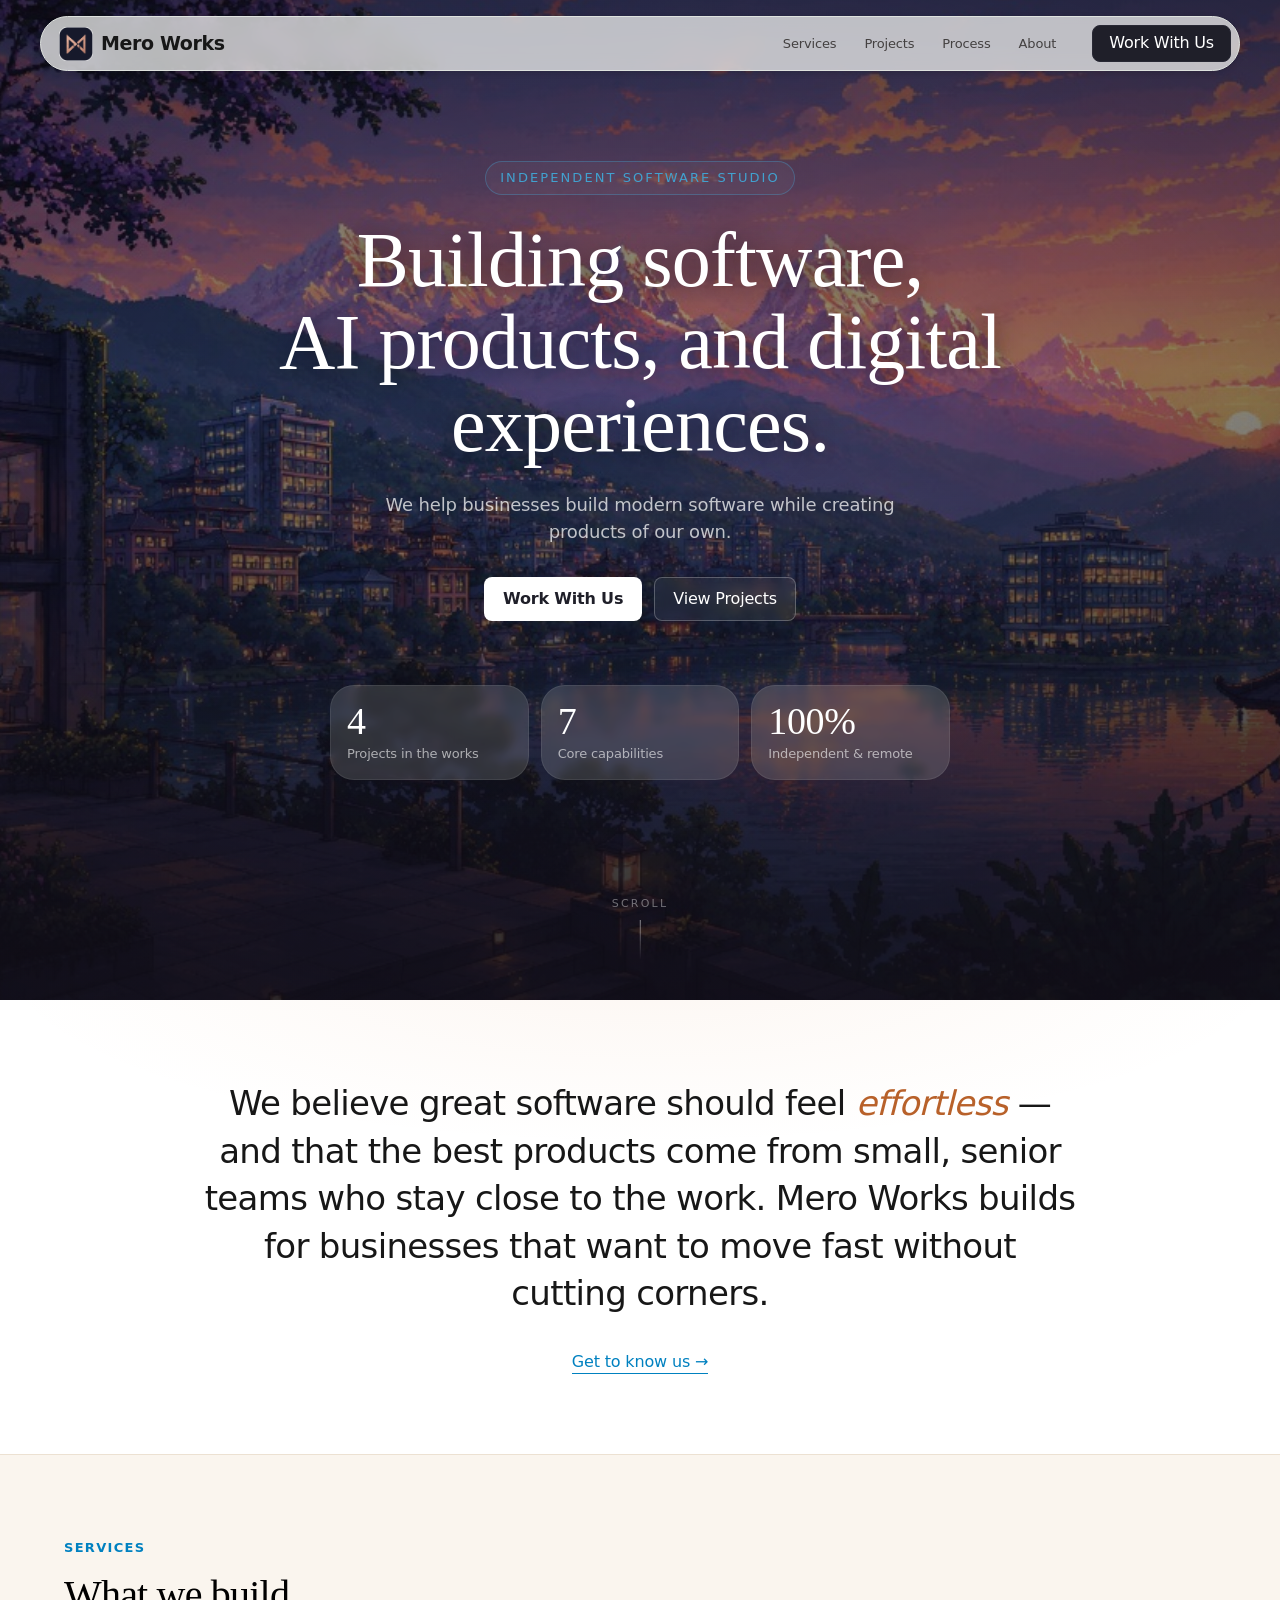
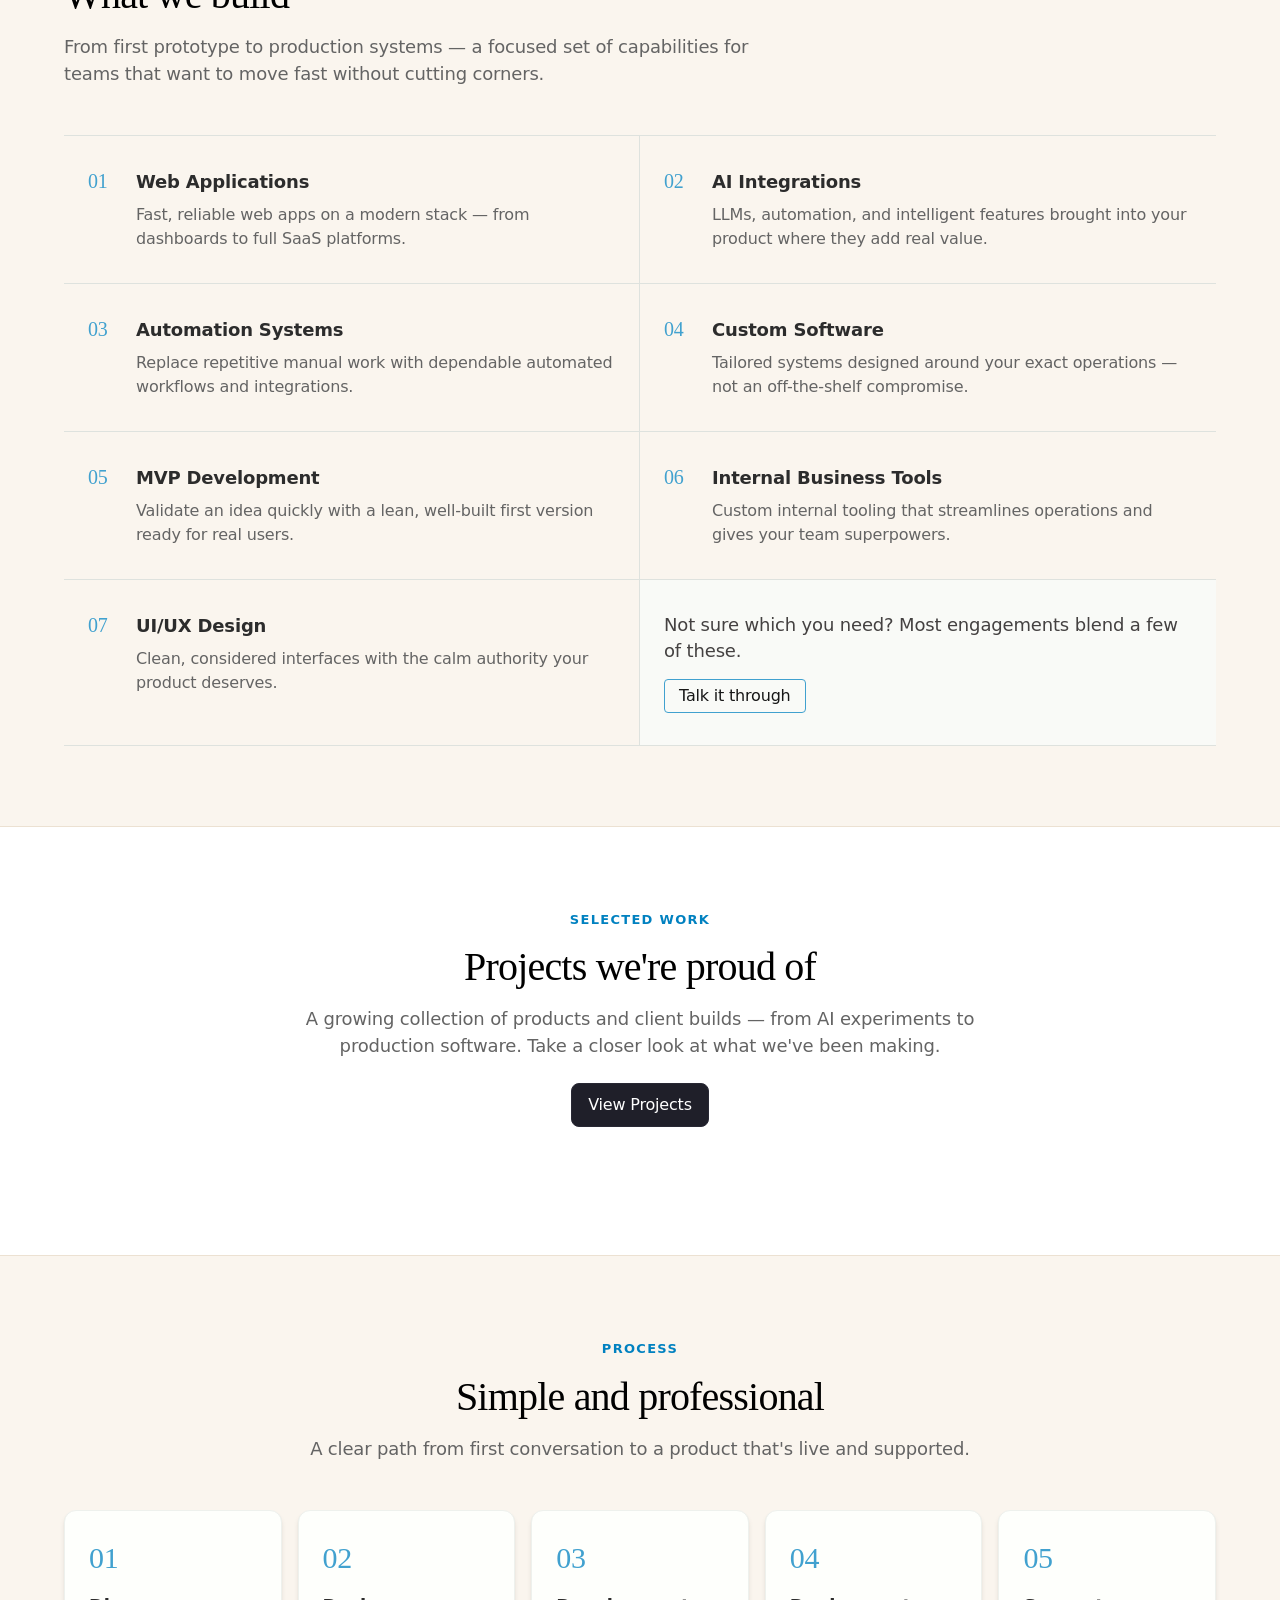
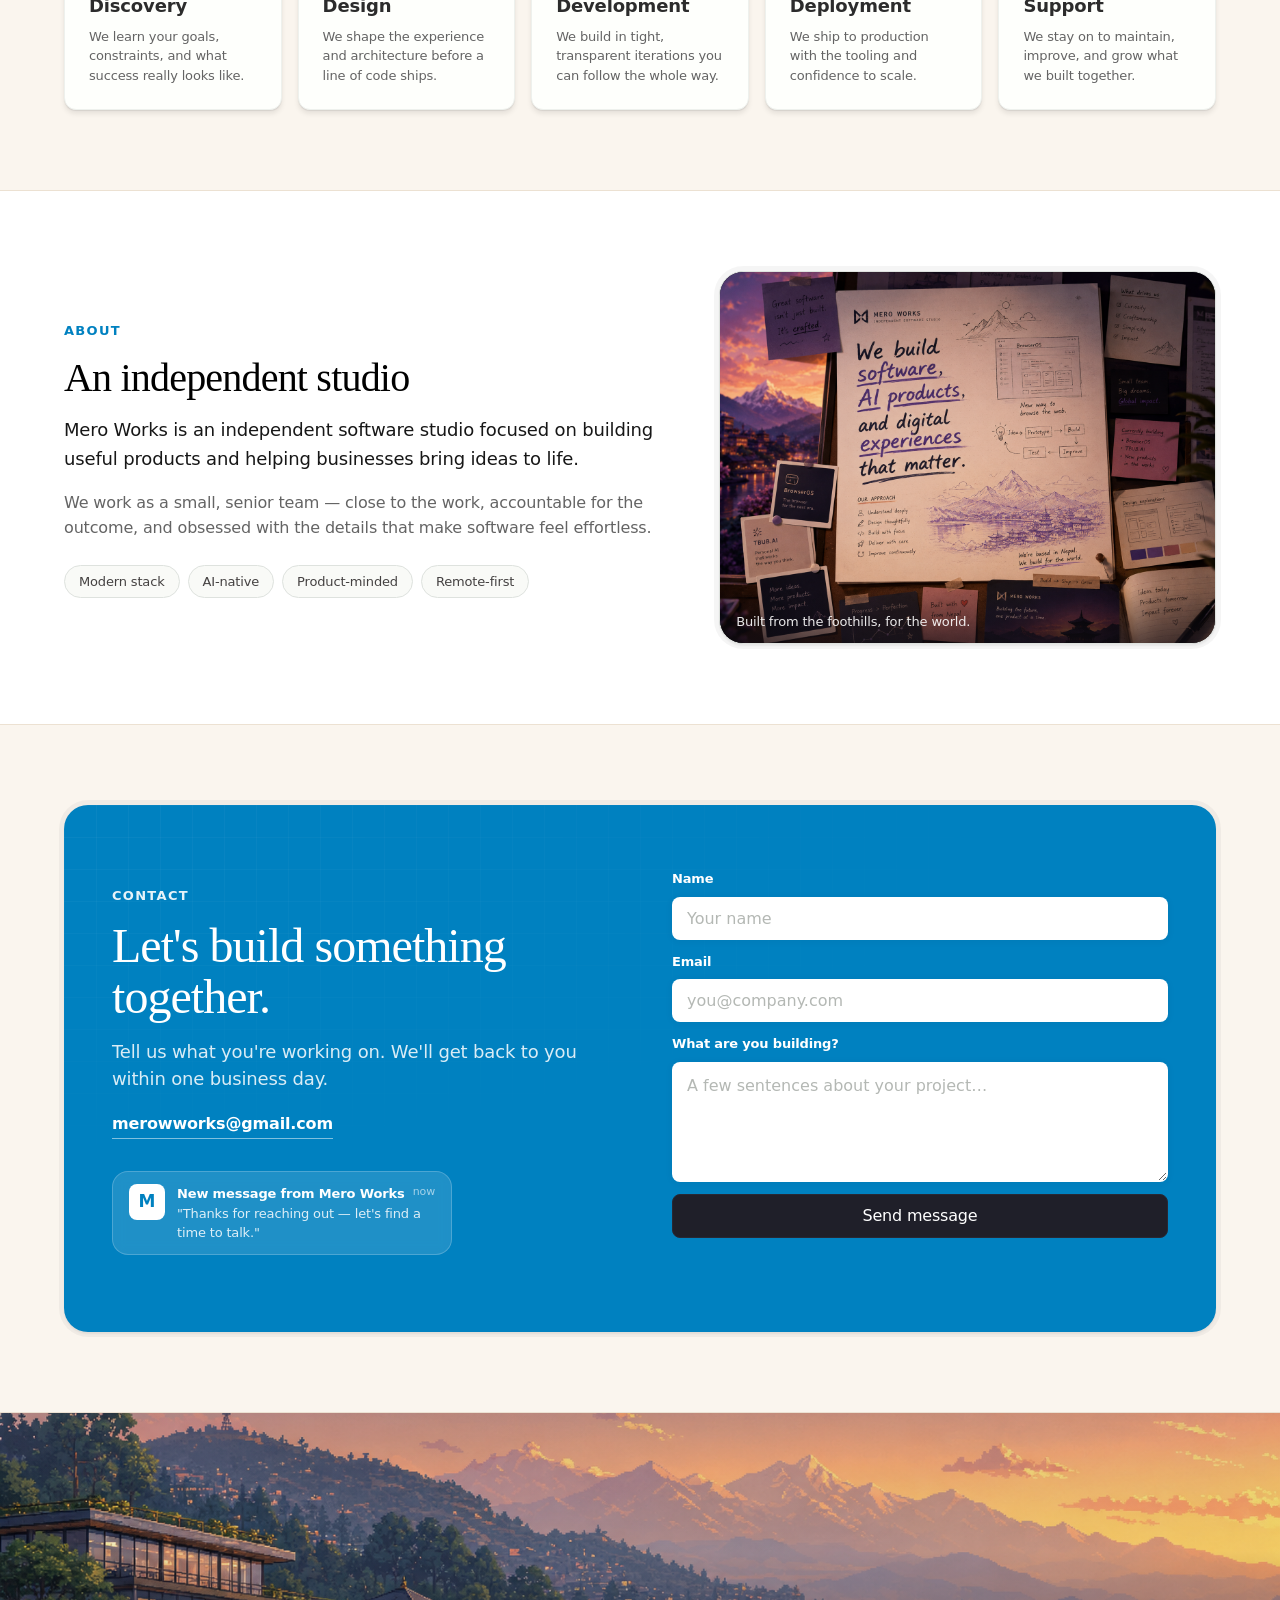
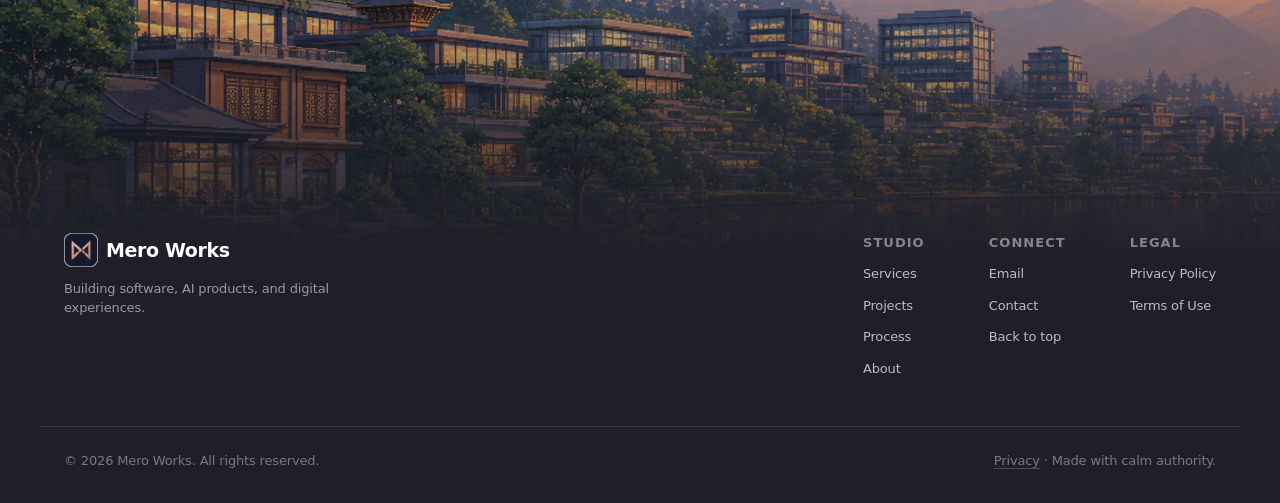
==== commit 865c00ba: "Updated website" ====
--- a/index.html
+++ b/index.html
@@ -24,7 +24,7 @@
   <title>Mero Works — Software Studio</title>
   <meta name="description" content="Mero Works is an independent software studio building modern software, AI products, and digital experiences." />
   <link rel="canonical" href="https://meroworks.com/" />
-  <link rel="icon" type="image/svg+xml" href="assets/favicon.svg" />
+  <link rel="icon" type="image/png" href="assets/logo.png" />
 
   <!-- ── Open Graph (social sharing) ──────────────────────────── -->
   <meta property="og:type" content="website" />
@@ -65,10 +65,7 @@
   <header class="nav-wrap" id="top">
     <nav class="nav" aria-label="Primary">
       <a href="#top" class="nav__brand" aria-label="Mero Works home">
-        <svg class="logo-mark" viewBox="0 0 28 28" fill="none" aria-hidden="true">
-          <rect width="28" height="28" rx="7" fill="#0081c0"/>
-          <path d="M5 21 L10 10 L14 16 L18 10 L23 21 Z" fill="#fff"/>
-        </svg>
+        <img src="assets/logo.png" alt="" class="logo-mark" aria-hidden="true" />
         <span class="nav__brand-name">Mero Works</span>
       </a>
 
@@ -355,10 +352,7 @@
     <div class="container footer__inner">
       <div class="footer__brand">
         <span class="footer__brand-row">
-          <svg class="logo-mark" viewBox="0 0 28 28" fill="none" aria-hidden="true">
-            <rect width="28" height="28" rx="7" fill="#0081c0"/>
-            <path d="M5 21 L10 10 L14 16 L18 10 L23 21 Z" fill="#fff"/>
-          </svg>
+          <img src="assets/logo.png" alt="" class="logo-mark" aria-hidden="true" />
           <span class="footer__name">Mero Works</span>
         </span>
         <p class="footer__tag">Building software, AI products, and digital experiences.</p>
--- a/styles.css
+++ b/styles.css
@@ -232,7 +232,7 @@
   -webkit-backdrop-filter: blur(9px);
 }
 .nav__brand { display: inline-flex; align-items: center; gap: var(--spacing-8); }
-.logo-mark { width: 28px; height: 28px; display: block; flex: none; border-radius: 7px; }
+.logo-mark { width: 34px; height: 34px; display: block; flex: none; border-radius: 8px; object-fit: cover; }
 .nav__brand-name { font-family: var(--font-grotesk); font-weight: var(--font-weight-bold); font-size: 19px; letter-spacing: -0.02em; color: var(--color-dark-charcoal); }
 .nav__links { display: flex; align-items: center; gap: var(--spacing-4); margin-left: auto; }
 .nav__link {
